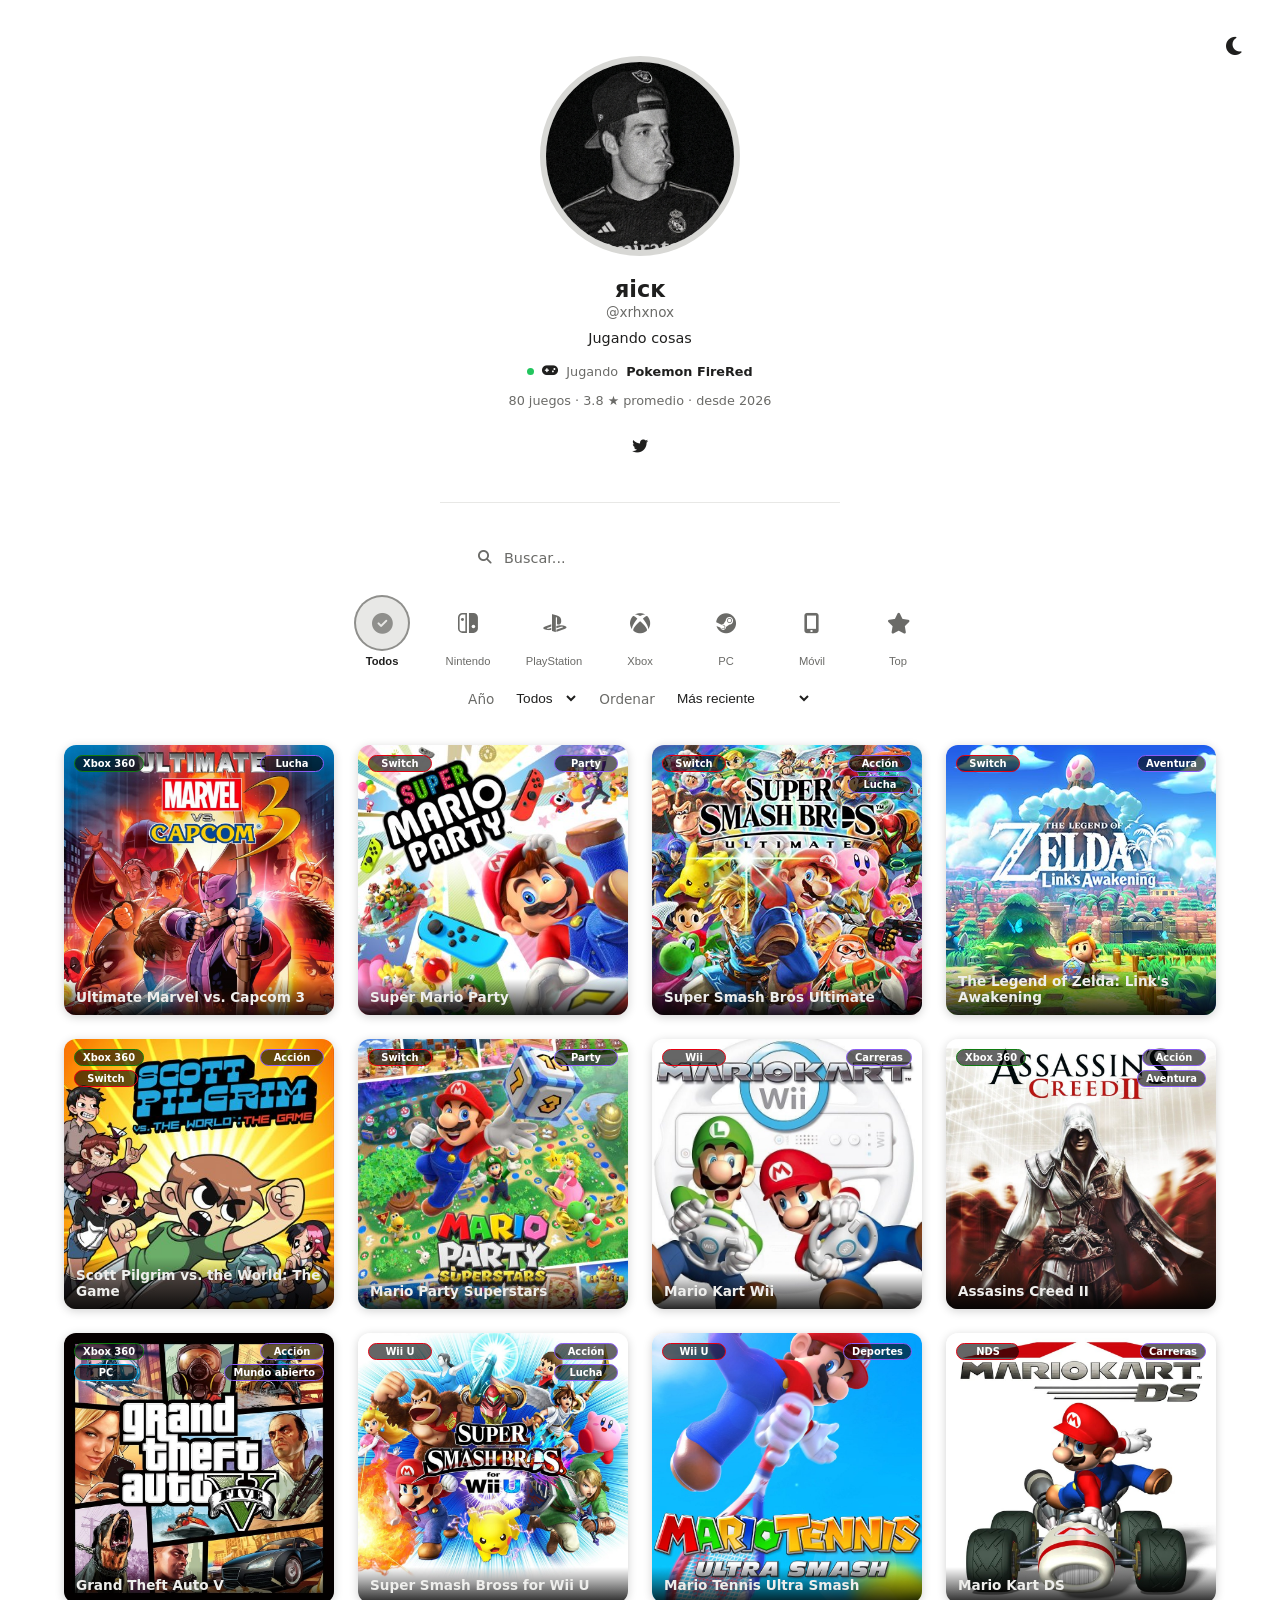
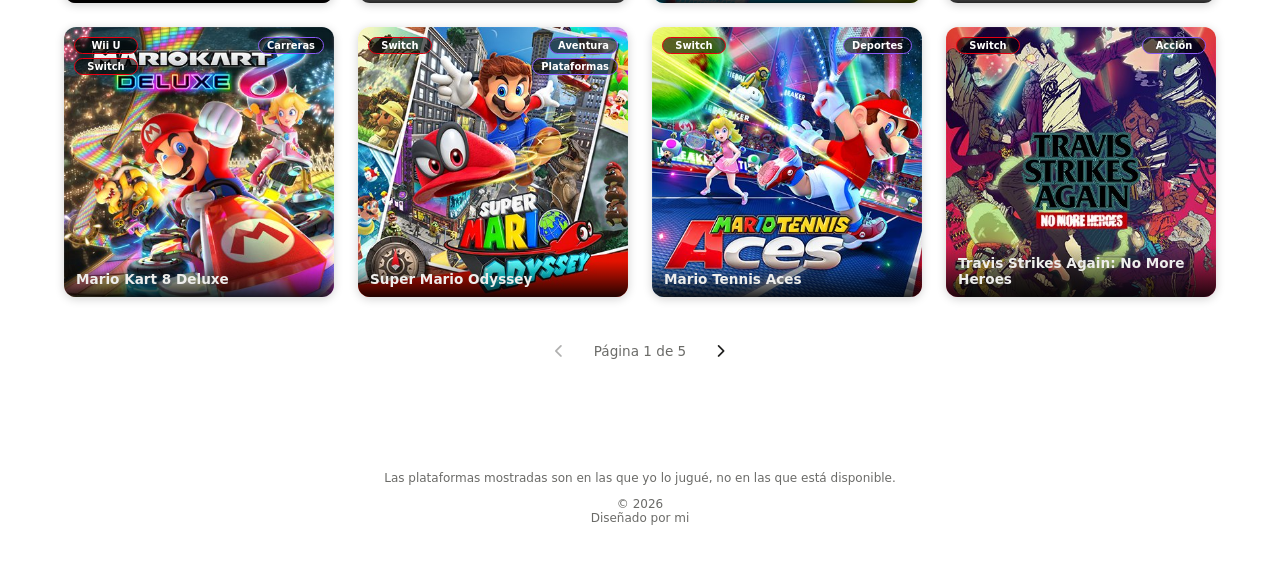
==== index.html @ c7185779 "Agrandar estrellas de puntuación y cambiar ícono de Top a estrella Co-Authored-By: Claude Sonnet 5 <" ====
<!DOCTYPE html>
<html lang="es">
<head>
  <meta charset="UTF-8">
  <meta name="viewport" content="width=device-width, initial-scale=1.0">
  <title>Rick | Games</title>

  <script>
    (function() {
      var saved = localStorage.getItem("rhxgames_theme");
      var theme = saved || (window.matchMedia("(prefers-color-scheme: light)").matches ? "light" : "dark");
      document.documentElement.setAttribute("data-theme", theme);
    })();
  </script>

  <link rel="icon" href="assets/img/web/favicon.png">
  <link rel="stylesheet" href="css/style.css">
  <link rel="stylesheet" href="https://cdnjs.cloudflare.com/ajax/libs/font-awesome/6.5.1/css/all.min.css">
</head>
<body>

  <button type="button" id="themeToggle" class="icon-btn theme-toggle-fixed" aria-label="Cambiar tema claro/oscuro"></button>

  <header class="profile-header">
    <div class="profile-content">
      <div class="profile-photo-wrap">
        <img src="assets/img/web/profile.png" alt="Rick" class="profile-photo">
      </div>
      <div class="profile-info">
        <h1 class="profile-name">яicᴋ</h1>
        <p class="profile-handle">@xrhxnox</p>
        <p class="profile-bio">Jugando cosas</p>
        <div class="status-badge" id="statusBadge" hidden></div>
        <p class="profile-stats" id="profileStats" hidden></p>
        <div class="header-actions">
          <a class="icon-btn" href="https://x.com/xrhxnox" target="_blank" rel="noopener" aria-label="Sígueme en X: @xrhxnox">
            <i class="fa-brands fa-twitter"></i>
          </a>
        </div>
      </div>
    </div>
  </header>

  <hr class="section-divider">

  <main>
    <div class="search-bar">
      <i class="fa-solid fa-magnifying-glass"></i>
      <input type="text" id="searchInput" placeholder="Buscar...">
    </div>

    <div class="controls">
      <div class="filters" id="filters">
        <button class="filter-btn active" data-filter="todos"><span class="filter-icon"><i class="fa-solid fa-circle-check"></i></span><span class="filter-label">Todos</span></button>
        <button class="filter-btn" data-filter="nintendo"><span class="filter-icon"><i class="switch-icon"><svg viewBox="0 0 24 24" xmlns="http://www.w3.org/2000/svg" aria-hidden="true"><path d="M10.2 2.8 L6.5 2.8 A3.7 3.7 0 0 0 2.8 6.5 L2.8 17.5 A3.7 3.7 0 0 0 6.5 21.2 L10.2 21.2 Z" fill="none" stroke="currentColor" stroke-width="1.6"/><circle cx="6.5" cy="8.5" r="1.5" fill="currentColor"/><path d="M13 2 L17.5 2 A4.5 4.5 0 0 1 22 6.5 L22 17.5 A4.5 4.5 0 0 1 17.5 22 L13 22 Z" fill="currentColor"/><circle cx="17.5" cy="15.5" r="1.8" fill="var(--surface)"/></svg></i></span><span class="filter-label">Nintendo</span></button>
        <button class="filter-btn" data-filter="playstation"><span class="filter-icon"><i class="fa-brands fa-playstation"></i></span><span class="filter-label">PlayStation</span></button>
        <button class="filter-btn" data-filter="xbox"><span class="filter-icon"><i class="fa-brands fa-xbox"></i></span><span class="filter-label">Xbox</span></button>
        <button class="filter-btn" data-filter="pc"><span class="filter-icon"><i class="fa-brands fa-steam"></i></span><span class="filter-label">PC</span></button>
        <button class="filter-btn" data-filter="mobile"><span class="filter-icon"><i class="fa-solid fa-mobile-screen-button"></i></span><span class="filter-label">Móvil</span></button>
        <button class="filter-btn" data-filter="top"><span class="filter-icon"><i class="fa-solid fa-star"></i></span><span class="filter-label">Top</span></button>
      </div>

      <div class="selects-row">
        <div class="year-select">
          <label for="year">Año</label>
          <select id="year"></select>
        </div>

        <div class="year-select">
          <label for="sortSelect">Ordenar</label>
          <select id="sortSelect">
            <option value="fecha">Más reciente</option>
            <option value="rating">Mejor calificado</option>
            <option value="rating-asc">Menor calificación</option>
          </select>
        </div>
      </div>
    </div>

    <p class="empty-state" id="emptyState" hidden>Aún no hay nada aqui lol</p>

    <section class="grid" id="grid"></section>

    <div class="pagination" id="pagination"></div>
  </main>

  <footer class="site-footer">
    <p class="footer-note">Las plataformas mostradas son en las que yo lo jugué, no en las que está disponible.</p>
    <p>&copy; <span id="copyrightYear"></span><br>Diseñado por mi</p>
  </footer>

  <script src="js/utils.js"></script>
  <script src="js/data.js"></script>
  <script src="js/status.js"></script>
  <script src="js/app.js"></script>
</body>
</html>
---- css/style.css ----
:root {
  --bg: #1f1f1e;
  --surface: #292928;
  --surface-hover: #323231;
  --text: #eeeeec;
  --text-dim: #8f8f8c;
  --accent: #6c8cff;
  --star: #ffffff;
  --star-dim: #45453f;
  --radius: 12px;

  --plat-nintendo: #e60012;
  --plat-playstation: #0070d1;
  --plat-xbox: #107c10;
  --plat-pc: #00aeef;
  --plat-mobile: #00b8a9;
  --genre-color: #8b5cf6;

  --photo-border: #3a3a38;
  --overlay-text: #eeeeec;
  --overlay-text-dim: #8f8f8c;
  --todos-accent: #ffffff;
  --grain: url("data:image/svg+xml,%3Csvg xmlns='http://www.w3.org/2000/svg' width='200' height='200'%3E%3Cfilter id='n'%3E%3CfeTurbulence type='fractalNoise' baseFrequency='0.85' numOctaves='3' stitchTiles='stitch'/%3E%3CfeColorMatrix type='matrix' values='0 0 0 0 0 0 0 0 0 0 0 0 0 0 0 0 0 0 0.9 0'/%3E%3C/filter%3E%3Crect width='100%25' height='100%25' filter='url(%23n)'/%3E%3C/svg%3E");
}

:root[data-theme="light"] {
  --bg: #ffffff;
  --surface: #ffffff;
  --surface-hover: #e8e8e6;
  --text: #1f1f1e;
  --text-dim: #6b6b68;
  --photo-border: #d8d8d5;
  --todos-accent: #8f8f8c;
  --grain: none;
}

* { box-sizing: border-box; }

[hidden] { display: none !important; }

html, body {
  margin: 0;
  padding: 0;
  background-color: var(--bg);
  background-image: var(--grain);
  background-repeat: repeat;
  background-size: 180px 180px;
  color: var(--text);
  font-family: "Segoe UI", system-ui, -apple-system, sans-serif;
}

body {
  animation: fadeIn 1.5s ease;
}

@keyframes fadeIn {
  from { opacity: 0; }
  to { opacity: 1; }
}

@media (prefers-reduced-motion: reduce) {
  body {
    animation: none;
  }
}

.site-header {
  text-align: center;
  padding: 56px 20px 28px;
}

.site-header h1 {
  margin: 0;
  font-size: 2.2rem;
  font-weight: 700;
  letter-spacing: -0.02em;
}

.site-header h1 span {
  color: var(--accent);
}

.subtitle {
  color: var(--text-dim);
  margin: 6px 0 0;
  font-size: 0.9rem;
}

.profile-header {
  text-align: center;
  padding: 56px 20px 0;
}

.profile-content {
  display: flex;
  flex-direction: column;
  align-items: center;
  justify-content: center;
  gap: 20px;
  max-width: 700px;
  margin: 0 auto;
}

.profile-info {
  text-align: center;
}

.profile-photo-wrap {
  position: relative;
  border-radius: 50%;
  flex-shrink: 0;
}

.profile-photo-wrap::before,
.profile-photo-wrap::after {
  content: "";
  position: absolute;
  inset: 0;
  border-radius: 50%;
  border: 2px solid var(--photo-border);
  opacity: 0;
  animation: echoPulse 2.5s ease-out infinite;
  pointer-events: none;
}

.profile-photo-wrap::after {
  animation-delay: 1.25s;
}

@keyframes echoPulse {
  0% {
    transform: scale(1);
    opacity: 0.5;
  }
  100% {
    transform: scale(1.12);
    opacity: 0;
  }
}

@media (prefers-reduced-motion: reduce) {
  .profile-photo-wrap::before,
  .profile-photo-wrap::after {
    animation: none;
  }
}

.profile-photo {
  width: 200px;
  height: 200px;
  max-width: 55vw;
  max-height: 55vw;
  border-radius: 50%;
  border: 6px solid var(--photo-border);
  object-fit: cover;
  display: block;
}

.profile-name {
  margin: 0;
  font-size: 1.4rem;
  font-weight: 700;
}

.profile-handle {
  margin: 2px 0 0;
  color: var(--text-dim);
  font-size: 0.85rem;
}

.profile-bio {
  margin: 10px 0 0;
  font-size: 0.9rem;
  color: var(--text);
}

.profile-stats {
  margin: 8px 0 18px;
  font-size: 0.8rem;
  color: var(--text-dim);
}

.status-badge {
  display: inline-flex;
  align-items: center;
  gap: 8px;
  margin: 12px 0 0;
  padding: 6px 14px;
  background: var(--surface);
  border-radius: 999px;
  font-size: 0.8rem;
  color: var(--text);
}

.status-badge .status-dot {
  width: 7px;
  height: 7px;
  border-radius: 50%;
  background: #22c55e;
  animation: statusPulse 1.8s ease-in-out infinite;
  flex-shrink: 0;
}

.status-badge .status-verb {
  color: var(--text-dim);
}

.status-badge .status-title {
  font-weight: 600;
}

@keyframes statusPulse {
  0%, 100% { opacity: 1; }
  50% { opacity: 0.3; }
}

@media (prefers-reduced-motion: reduce) {
  .status-badge .status-dot {
    animation: none;
  }
}

.header-actions {
  display: flex;
  align-items: center;
  justify-content: center;
  gap: 10px;
}

.icon-btn {
  display: inline-flex;
  align-items: center;
  justify-content: center;
  width: 40px;
  height: 40px;
  background: var(--surface);
  color: var(--text);
  text-decoration: none;
  border: none;
  border-radius: 50%;
  font-size: 1rem;
  cursor: pointer;
  transition: background 0.15s ease;
}

.theme-toggle-fixed {
  position: fixed;
  top: 20px;
  right: 20px;
  z-index: 10;
  width: 52px;
  height: 52px;
  font-size: 1.3rem;
}

.icon-btn:hover {
  background: var(--surface-hover);
}

.section-divider {
  width: 33%;
  max-width: 400px;
  margin: 36px auto;
  border: none;
  border-top: 1px solid var(--surface-hover);
}

main {
  max-width: 1200px;
  margin: 0 auto;
  padding: 0 24px 60px;
}

.search-bar {
  display: flex;
  align-items: center;
  gap: 10px;
  background: var(--surface);
  border-radius: 999px;
  padding: 10px 18px;
  margin: 0 auto 20px;
  max-width: 360px;
}

.search-bar i {
  color: var(--text-dim);
  font-size: 0.85rem;
}

.search-bar input {
  background: transparent;
  border: none;
  outline: none;
  color: var(--text);
  font-size: 0.9rem;
  font-family: inherit;
  width: 100%;
}

.search-bar input::placeholder {
  color: var(--text-dim);
}

.controls {
  display: flex;
  flex-direction: column;
  align-items: center;
  justify-content: center;
  gap: 16px;
  margin-bottom: 32px;
}

.filters {
  display: flex;
  flex-wrap: wrap;
  justify-content: center;
  gap: 18px;
}

.filter-btn {
  display: flex;
  flex-direction: column;
  align-items: center;
  gap: 6px;
  width: 68px;
  background: none;
  border: none;
  color: var(--text-dim);
  padding: 0;
  cursor: pointer;
}

.filter-icon {
  display: flex;
  align-items: center;
  justify-content: center;
  width: 52px;
  height: 52px;
  border-radius: 50%;
  background: var(--surface);
  font-size: 1.3rem;
  transition: background 0.15s ease, transform 0.15s ease;
}

.filter-label {
  font-size: 0.7rem;
  line-height: 1.2;
  text-align: center;
}

.filter-btn:hover .filter-icon {
  background: var(--surface-hover);
  transform: translateY(-2px);
}

.filter-btn:hover .filter-label {
  color: var(--text);
}

.filter-btn i {
  color: var(--text-dim);
  transition: color 0.15s ease;
}

.switch-icon {
  display: inline-flex;
  align-items: center;
  justify-content: center;
}

.switch-icon svg {
  width: 1.15em;
  height: 1.15em;
  display: block;
}

.filter-btn[data-filter="todos"]:hover i, .filter-btn[data-filter="todos"].active i { color: var(--todos-accent); }
.filter-btn[data-filter="nintendo"]:hover i, .filter-btn[data-filter="nintendo"].active i { color: var(--plat-nintendo); }
.filter-btn[data-filter="playstation"]:hover i, .filter-btn[data-filter="playstation"].active i { color: var(--plat-playstation); }
.filter-btn[data-filter="xbox"]:hover i, .filter-btn[data-filter="xbox"].active i { color: var(--plat-xbox); }
.filter-btn[data-filter="pc"]:hover i, .filter-btn[data-filter="pc"].active i { color: var(--plat-pc); }
.filter-btn[data-filter="mobile"]:hover i, .filter-btn[data-filter="mobile"].active i { color: var(--plat-mobile); }
.filter-btn[data-filter="top"]:hover i, .filter-btn[data-filter="top"].active i { color: #facc15; }

.filter-btn.active {
  color: var(--text);
  font-weight: 600;
}

.filter-btn.active .filter-icon {
  background: var(--surface-hover);
  box-shadow: 0 0 0 2px var(--accent);
}

.filter-btn[data-filter="todos"].active .filter-icon { box-shadow: 0 0 0 2px var(--todos-accent); }
.filter-btn[data-filter="nintendo"].active .filter-icon { box-shadow: 0 0 0 2px var(--plat-nintendo); }
.filter-btn[data-filter="playstation"].active .filter-icon { box-shadow: 0 0 0 2px var(--plat-playstation); }
.filter-btn[data-filter="xbox"].active .filter-icon { box-shadow: 0 0 0 2px var(--plat-xbox); }
.filter-btn[data-filter="pc"].active .filter-icon { box-shadow: 0 0 0 2px var(--plat-pc); }
.filter-btn[data-filter="mobile"].active .filter-icon { box-shadow: 0 0 0 2px var(--plat-mobile); }
.filter-btn[data-filter="top"].active .filter-icon { box-shadow: 0 0 0 2px #facc15; }

.selects-row {
  display: flex;
  flex-wrap: wrap;
  justify-content: center;
  gap: 20px;
}

.year-select {
  display: flex;
  align-items: center;
  gap: 8px;
  color: var(--text-dim);
  font-size: 0.85rem;
}

.year-select select {
  background: var(--surface);
  color: var(--text);
  border: none;
  border-radius: 8px;
  padding: 6px 10px;
  font-size: 0.85rem;
}

.empty-state {
  color: var(--text-dim);
  text-align: center;
  padding: 60px 0;
}

.grid {
  display: grid;
  grid-template-columns: repeat(auto-fill, minmax(240px, 1fr));
  gap: 24px;
}

.pagination {
  display: flex;
  align-items: center;
  justify-content: center;
  gap: 16px;
  margin-top: 36px;
}

.pagination button {
  background: var(--surface);
  color: var(--text);
  border: none;
  border-radius: 999px;
  width: 36px;
  height: 36px;
  font-size: 0.85rem;
  cursor: pointer;
  transition: background 0.15s ease;
}

.pagination button:hover:not(:disabled) {
  background: var(--surface-hover);
}

.pagination button:disabled {
  opacity: 0.35;
  cursor: default;
}

.pagination .page-label {
  color: var(--text-dim);
  font-size: 0.85rem;
}

.card {
  position: relative;
  border-radius: var(--radius);
  overflow: hidden;
  background: var(--surface);
  aspect-ratio: 1 / 1;
  cursor: default;
  box-shadow: 0 2px 10px rgba(0, 0, 0, 0.18);
}

.card img {
  width: 100%;
  height: 100%;
  object-fit: cover;
  display: block;
  transition: transform 0.3s ease;
}

.card:hover img {
  transform: scale(1.06);
}

.platform-tags {
  position: absolute;
  top: 10px;
  left: 10px;
  z-index: 2;
  display: flex;
  flex-direction: column;
  align-items: flex-start;
  gap: 4px;
}

.genre-tags {
  position: absolute;
  top: 10px;
  right: 10px;
  z-index: 2;
  display: flex;
  flex-direction: column;
  align-items: flex-end;
  gap: 4px;
}

.platform-tag {
  background: rgba(0, 0, 0, 0.6);
  color: #ffffff;
  border: 1px solid var(--platform-color, #9aa1ac);
  font-size: 0.62rem;
  font-weight: 700;
  padding: 2px 8px;
  border-radius: 999px;
  white-space: nowrap;
  min-width: 64px;
  text-align: center;
}

.platform-tag.genre-tag {
  border-color: var(--genre-color);
}

.card .title-bar {
  position: absolute;
  left: 0; right: 0; bottom: 0;
  padding: 10px 12px;
  font-size: 0.85rem;
  font-weight: 600;
  background: linear-gradient(to top, rgba(0,0,0,0.85), transparent);
  color: var(--overlay-text);
  z-index: 1;
}

.top-badge {
  position: absolute;
  bottom: 10px;
  right: 10px;
  z-index: 2;
  width: 24px;
  height: 24px;
  border-radius: 50%;
  background: rgba(0, 0, 0, 0.6);
  display: flex;
  align-items: center;
  justify-content: center;
  font-size: 0.7rem;
  cursor: default;
}

.top-badge.top5 { color: #facc15; }
.top-badge.top10 { color: #3b82f6; }

.card .overlay {
  position: absolute;
  inset: 0;
  background: rgba(15, 15, 14, 0.94);
  padding: 16px;
  display: flex;
  flex-direction: column;
  justify-content: center;
  gap: 12px;
  opacity: 0;
  pointer-events: none;
  transition: opacity 0.15s ease;
  z-index: 3;
}

.card:hover .overlay,
.card:focus-within .overlay {
  opacity: 1;
  pointer-events: auto;
}

.overlay .overlay-top {
  display: flex;
  align-items: center;
  gap: 5px;
  font-size: 0.75rem;
  font-weight: 700;
  letter-spacing: 0.02em;
}

.overlay .overlay-top.top5 { color: #facc15; }
.overlay .overlay-top.top10 { color: #3b82f6; }

.overlay .overlay-title {
  font-size: 0.95rem;
  font-weight: 700;
  line-height: 1.25;
  color: var(--overlay-text);
}

.overlay .stars {
  display: flex;
  align-items: center;
  gap: 2px;
  font-size: 1.4rem;
  letter-spacing: 1px;
}

.overlay .stars .filled { color: var(--star); }
.overlay .stars .empty { color: var(--star-dim); }

.overlay .stars .rating-number {
  margin-left: 6px;
  font-size: 0.75rem;
  letter-spacing: normal;
  color: var(--overlay-text-dim);
}

.overlay .platform-tags {
  position: static;
  flex-direction: row;
  flex-wrap: wrap;
  align-items: flex-start;
}

.overlay .fecha {
  font-size: 0.7rem;
  color: var(--overlay-text-dim);
  opacity: 0.7;
}

.site-footer {
  text-align: center;
  color: var(--text-dim);
  font-size: 0.75rem;
  padding: 30px 0 50px;
}

.site-footer code {
  background: var(--surface);
  padding: 2px 6px;
  border-radius: 4px;
}

.site-footer a {
  color: var(--accent);
  text-decoration: none;
}

.site-footer a:hover {
  text-decoration: underline;
}

.admin-main {
  max-width: 520px;
  margin: 0 auto;
  padding: 0 24px 60px;
}

.entries-section {
  margin-bottom: 24px;
}

.entries-header {
  display: flex;
  align-items: center;
  justify-content: space-between;
  margin-bottom: 10px;
}

.entries-header h2 {
  font-size: 1rem;
  margin: 0;
}

.entries-search-bar {
  max-width: none;
  margin: 0 0 12px;
}

.text-btn {
  background: none;
  border: none;
  color: var(--accent);
  font-size: 0.8rem;
  cursor: pointer;
  padding: 0;
}

.danger-text-btn {
  color: #ff6c6c;
}

.status-section {
  margin-bottom: 24px;
}

.status-form {
  display: flex;
  flex-direction: column;
  gap: 10px;
  background: var(--surface);
  border-radius: 10px;
  padding: 14px;
}

.status-form select,
.status-form input[type="text"] {
  background: var(--bg);
  color: var(--text);
  border: none;
  border-radius: 8px;
  padding: 8px 10px;
  font-size: 0.85rem;
  font-family: inherit;
}

.status-form-actions {
  display: flex;
  align-items: center;
  gap: 16px;
}

.entries-hint {
  color: var(--text-dim);
  font-size: 0.85rem;
}

.entries-list {
  display: flex;
  flex-direction: column;
  gap: 8px;
}

.entry-row {
  display: flex;
  align-items: center;
  gap: 10px;
  background: var(--surface);
  border-radius: 10px;
  padding: 8px 10px;
}

.entry-row img {
  width: 40px;
  height: 40px;
  object-fit: cover;
  border-radius: 6px;
  flex-shrink: 0;
}

.entry-row .entry-info {
  flex: 1;
  min-width: 0;
}

.entry-row .entry-title {
  font-size: 0.85rem;
  font-weight: 600;
  white-space: nowrap;
  overflow: hidden;
  text-overflow: ellipsis;
}

.entry-row .entry-category {
  font-size: 0.7rem;
  color: var(--text-dim);
}

.entry-row button {
  background: none;
  border: none;
  color: var(--text-dim);
  cursor: pointer;
  font-size: 0.9rem;
  padding: 6px;
  flex-shrink: 0;
}

.entry-row button:hover {
  color: var(--text);
}

.entry-row button.delete-btn:hover {
  color: #ff6c6c;
}

.edit-banner {
  background: rgba(108, 140, 255, 0.12);
  border-radius: 10px;
  padding: 10px 14px;
  font-size: 0.85rem;
  display: flex;
  align-items: center;
  gap: 10px;
}

.edit-banner button {
  margin-left: auto;
  background: var(--surface-hover);
  border: none;
  color: var(--text);
  border-radius: 999px;
  padding: 4px 12px;
  font-size: 0.78rem;
  cursor: pointer;
}

.current-image-hint {
  margin: -10px 0 0;
  font-size: 0.78rem;
  color: var(--text-dim);
}

.admin-form {
  display: flex;
  flex-direction: column;
  gap: 16px;
  background: var(--surface);
  border: none;
  border-radius: var(--radius);
  padding: 24px;
}

.admin-form label {
  display: flex;
  flex-direction: column;
  gap: 6px;
  font-size: 0.85rem;
  color: var(--text-dim);
}

.admin-form input[type="text"],
.admin-form input[type="password"],
.admin-form input[type="date"],
.admin-form input[type="number"],
.admin-form input[type="file"],
.admin-form select {
  background: var(--bg);
  color: var(--text);
  border: none;
  border-radius: 8px;
  padding: 10px 12px;
  font-size: 0.9rem;
  font-family: inherit;
}

.admin-form .checkbox-row {
  flex-direction: row;
  align-items: center;
  gap: 8px;
}

.admin-form .checkbox-row input {
  width: auto;
}

.admin-form .rating-preview {
  font-size: 1.2rem;
  letter-spacing: 2px;
}

.admin-form .rating-preview .filled { color: var(--star); }
.admin-form .rating-preview .empty { color: var(--star-dim); }

.admin-form button {
  background: #ffffff;
  color: #16171b;
  border: none;
  border-radius: 8px;
  padding: 12px;
  font-size: 0.95rem;
  font-weight: 700;
  cursor: pointer;
}

.admin-form button:disabled {
  opacity: 0.5;
  cursor: default;
}

.admin-form fieldset {
  border: none;
  background: var(--bg);
  border-radius: 10px;
  padding: 14px;
  display: flex;
  flex-direction: column;
  gap: 12px;
}

.admin-form fieldset[hidden] {
  display: none;
}

.admin-form legend {
  padding: 0 6px;
  color: var(--text-dim);
  font-size: 0.8rem;
}

.platform-picker {
  display: flex;
  flex-direction: column;
  gap: 10px;
}

.platform-picker .platform-group-label {
  font-size: 0.78rem;
  font-weight: 700;
  text-transform: uppercase;
  letter-spacing: 0.04em;
}

.platform-options {
  display: flex;
  flex-wrap: wrap;
  gap: 6px;
}

.platform-options label {
  flex-direction: row;
  align-items: center;
  gap: 5px;
  background: var(--surface);
  border-radius: 999px;
  padding: 5px 10px 5px 6px;
  font-size: 0.78rem;
  color: var(--text);
  cursor: pointer;
}

.platform-options input {
  width: auto;
  margin: 0;
}

.status {
  font-size: 0.85rem;
  color: var(--text-dim);
  min-height: 1.2em;
}

.status.error {
  color: #ff6c6c;
}

.back-link {
  display: inline-block;
  margin-bottom: 20px;
  color: var(--text-dim);
  text-decoration: none;
  font-size: 0.85rem;
}

.back-link:hover {
  color: var(--accent);
}

.success-banner {
  background: rgba(108, 255, 176, 0.1);
  border: none;
  border-radius: var(--radius);
  padding: 20px;
  margin-bottom: 20px;
  display: flex;
  flex-direction: column;
  gap: 14px;
}

.success-banner p {
  margin: 0;
  color: var(--text);
  font-size: 0.9rem;
  line-height: 1.5;
}

.success-banner button {
  align-self: flex-start;
  background: #ffffff;
  color: #16171b;
  border: none;
  border-radius: 8px;
  padding: 10px 16px;
  font-size: 0.85rem;
  font-weight: 700;
  cursor: pointer;
}

@media (max-width: 640px) {
  .search-bar {
    max-width: none;
    margin-left: auto;
    margin-right: auto;
  }
}

@media (max-width: 480px) {
  .grid {
    grid-template-columns: repeat(2, 1fr);
    gap: 10px;
  }
  .site-header h1 { font-size: 1.8rem; }
}
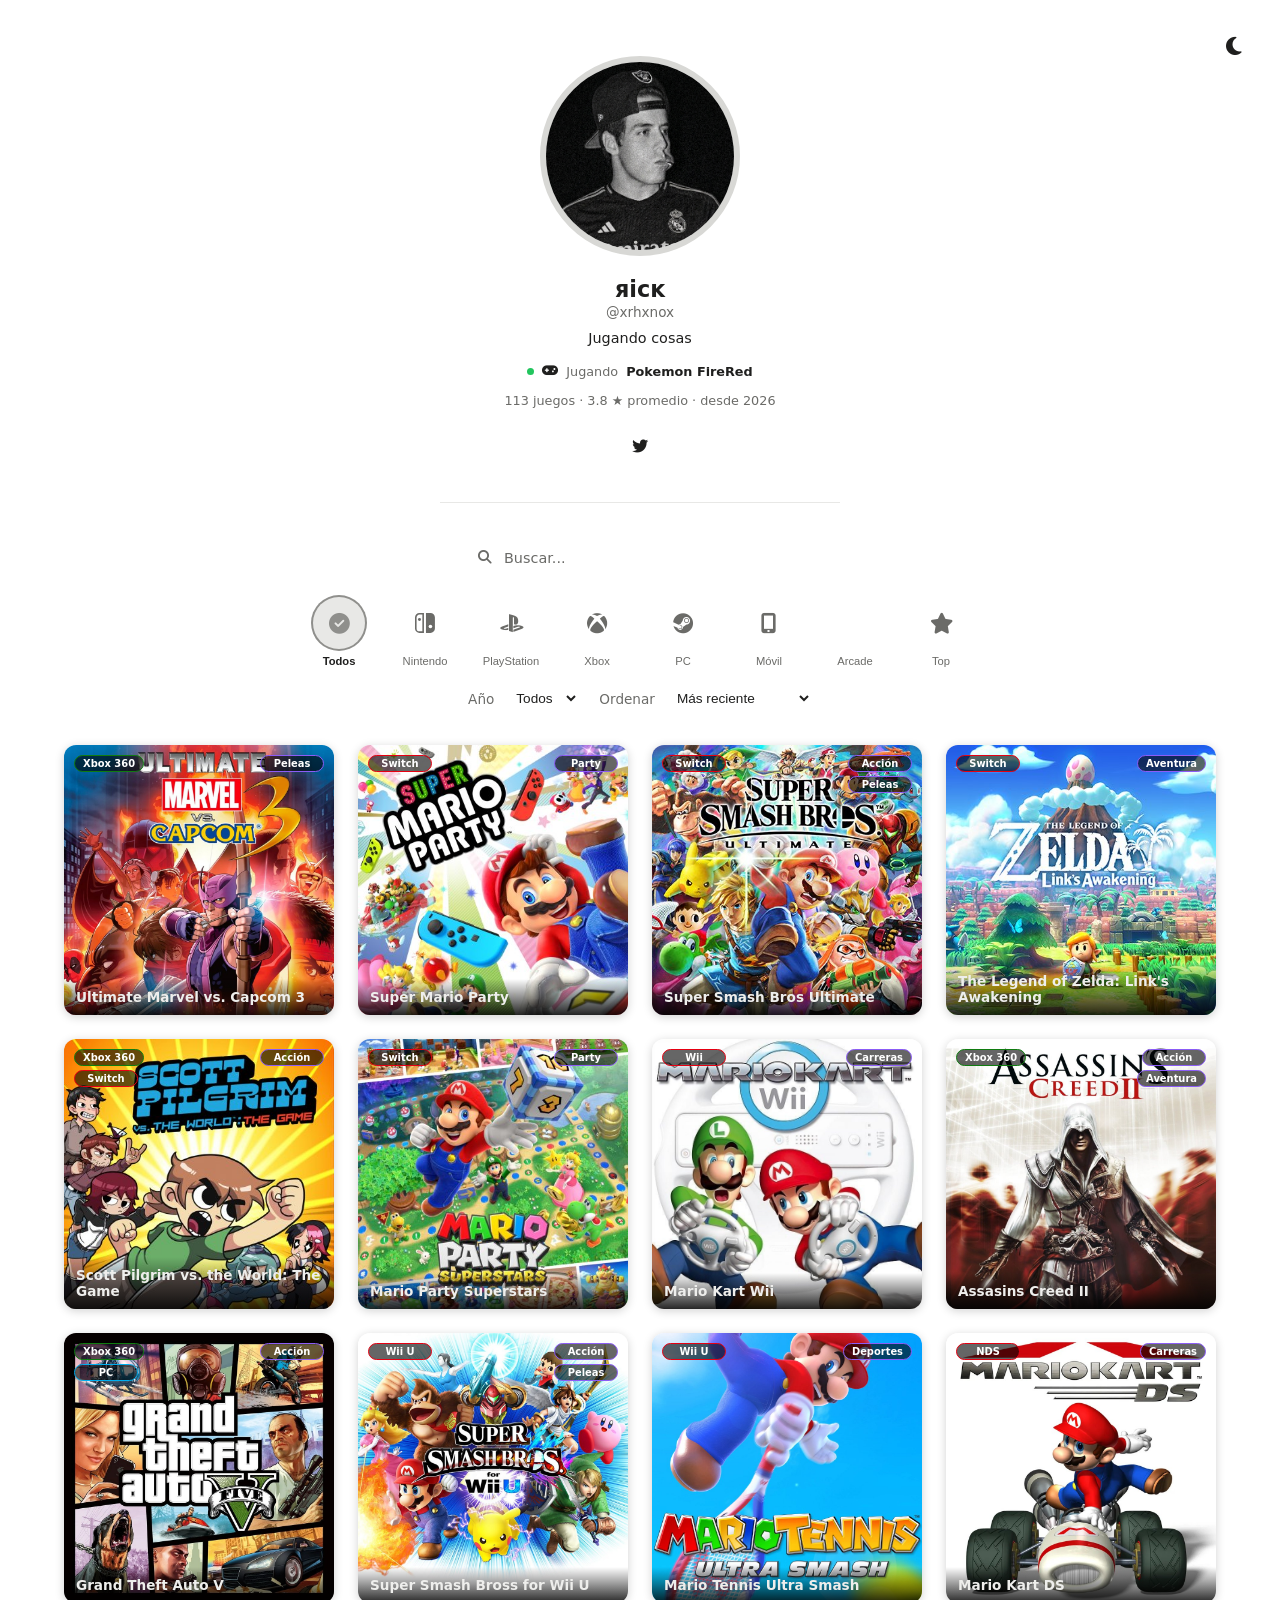
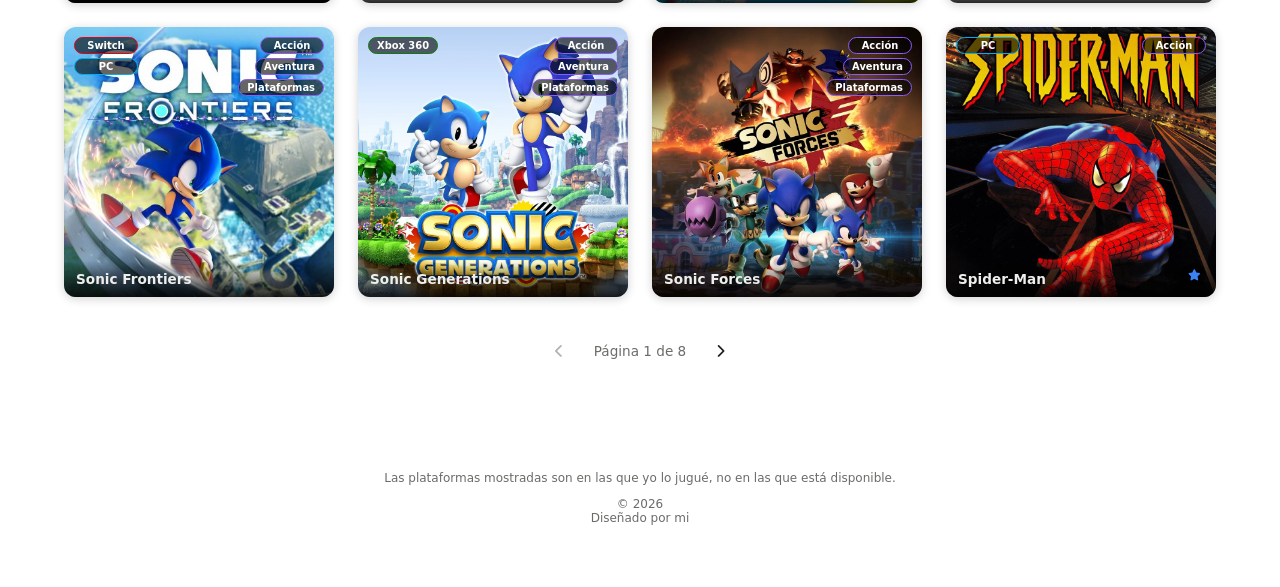
==== commit a7f307b5: "Agregar plataforma y género "Arcade" Co-Authored-By: Claude Sonnet 5 <noreply@anthropic.com>" ====
--- a/index.html
+++ b/index.html
@@ -57,6 +57,7 @@
         <button class="filter-btn" data-filter="xbox"><span class="filter-icon"><i class="fa-brands fa-xbox"></i></span><span class="filter-label">Xbox</span></button>
         <button class="filter-btn" data-filter="pc"><span class="filter-icon"><i class="fa-brands fa-steam"></i></span><span class="filter-label">PC</span></button>
         <button class="filter-btn" data-filter="mobile"><span class="filter-icon"><i class="fa-solid fa-mobile-screen-button"></i></span><span class="filter-label">Móvil</span></button>
+        <button class="filter-btn" data-filter="arcade"><span class="filter-icon"><i class="fa-solid fa-joystick"></i></span><span class="filter-label">Arcade</span></button>
         <button class="filter-btn" data-filter="top"><span class="filter-icon"><i class="fa-solid fa-star"></i></span><span class="filter-label">Top</span></button>
       </div>
 
--- a/css/style.css
+++ b/css/style.css
@@ -14,6 +14,7 @@
   --plat-xbox: #107c10;
   --plat-pc: #00aeef;
   --plat-mobile: #00b8a9;
+  --plat-arcade: #f97316;
   --genre-color: #8b5cf6;
 
   --photo-border: #3a3a38;
@@ -380,6 +381,7 @@
 .filter-btn[data-filter="xbox"]:hover i, .filter-btn[data-filter="xbox"].active i { color: var(--plat-xbox); }
 .filter-btn[data-filter="pc"]:hover i, .filter-btn[data-filter="pc"].active i { color: var(--plat-pc); }
 .filter-btn[data-filter="mobile"]:hover i, .filter-btn[data-filter="mobile"].active i { color: var(--plat-mobile); }
+.filter-btn[data-filter="arcade"]:hover i, .filter-btn[data-filter="arcade"].active i { color: var(--plat-arcade); }
 .filter-btn[data-filter="top"]:hover i, .filter-btn[data-filter="top"].active i { color: #facc15; }
 
 .filter-btn.active {
@@ -398,6 +400,7 @@
 .filter-btn[data-filter="xbox"].active .filter-icon { box-shadow: 0 0 0 2px var(--plat-xbox); }
 .filter-btn[data-filter="pc"].active .filter-icon { box-shadow: 0 0 0 2px var(--plat-pc); }
 .filter-btn[data-filter="mobile"].active .filter-icon { box-shadow: 0 0 0 2px var(--plat-mobile); }
+.filter-btn[data-filter="arcade"].active .filter-icon { box-shadow: 0 0 0 2px var(--plat-arcade); }
 .filter-btn[data-filter="top"].active .filter-icon { box-shadow: 0 0 0 2px #facc15; }
 
 .selects-row {
@@ -559,7 +562,7 @@
 }
 
 .top-badge.top5 { color: #facc15; }
-.top-badge.top10 { color: #3b82f6; }
+.top-badge.top15 { color: #3b82f6; }
 
 .card .overlay {
   position: absolute;
@@ -592,7 +595,7 @@
 }
 
 .overlay .overlay-top.top5 { color: #facc15; }
-.overlay .overlay-top.top10 { color: #3b82f6; }
+.overlay .overlay-top.top15 { color: #3b82f6; }
 
 .overlay .overlay-title {
   font-size: 0.95rem;
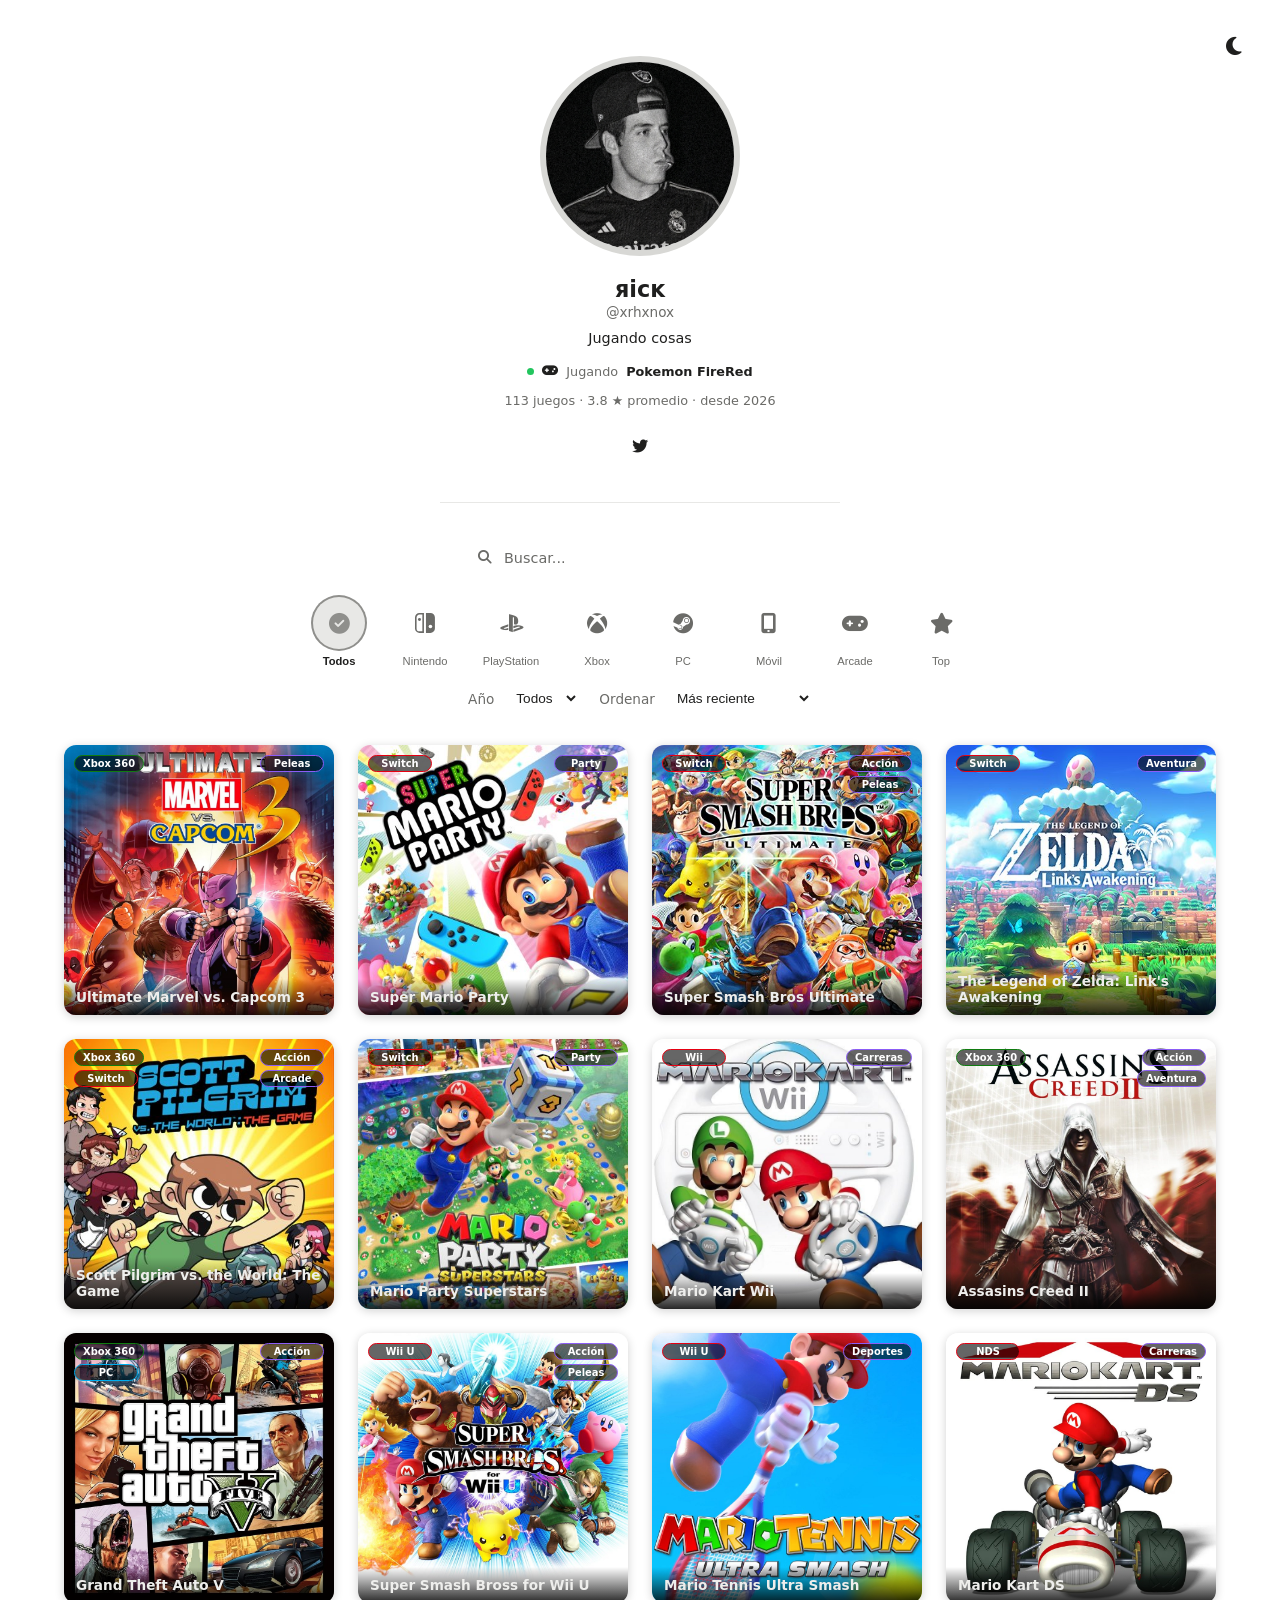
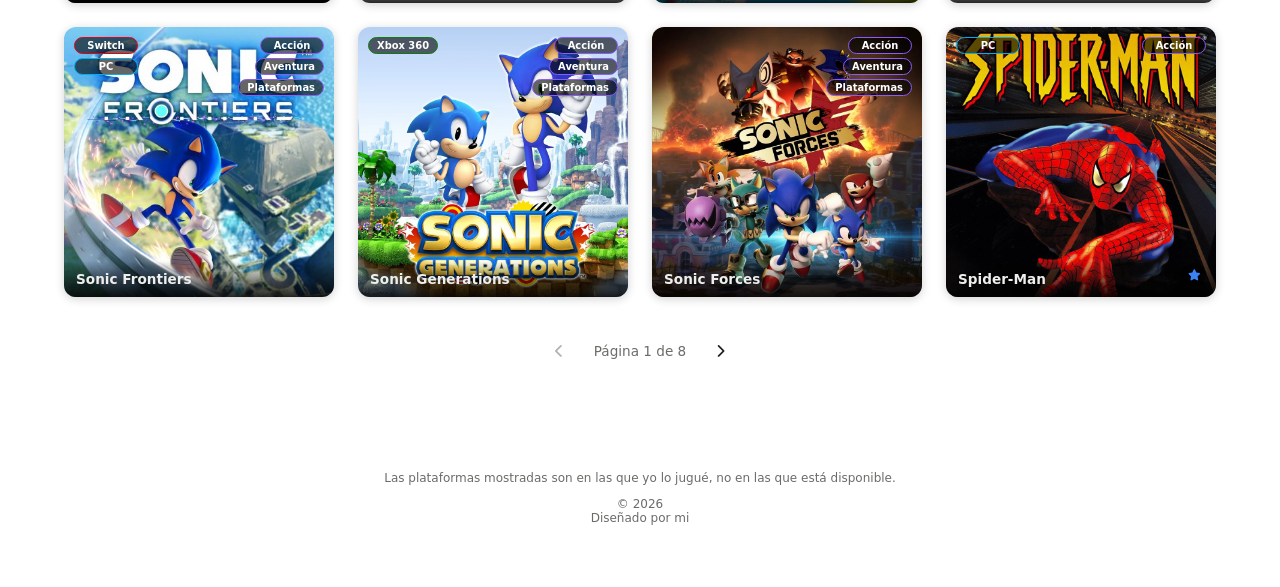
==== commit 221ea0e3: "Corregir ícono de Arcade (fa-joystick no existe en Font Awesome Free) Co-Authored-By: Claude Sonnet " ====
--- a/index.html
+++ b/index.html
@@ -57,7 +57,7 @@
         <button class="filter-btn" data-filter="xbox"><span class="filter-icon"><i class="fa-brands fa-xbox"></i></span><span class="filter-label">Xbox</span></button>
         <button class="filter-btn" data-filter="pc"><span class="filter-icon"><i class="fa-brands fa-steam"></i></span><span class="filter-label">PC</span></button>
         <button class="filter-btn" data-filter="mobile"><span class="filter-icon"><i class="fa-solid fa-mobile-screen-button"></i></span><span class="filter-label">Móvil</span></button>
-        <button class="filter-btn" data-filter="arcade"><span class="filter-icon"><i class="fa-solid fa-joystick"></i></span><span class="filter-label">Arcade</span></button>
+        <button class="filter-btn" data-filter="arcade"><span class="filter-icon"><i class="fa-solid fa-gamepad"></i></span><span class="filter-label">Arcade</span></button>
         <button class="filter-btn" data-filter="top"><span class="filter-icon"><i class="fa-solid fa-star"></i></span><span class="filter-label">Top</span></button>
       </div>
 
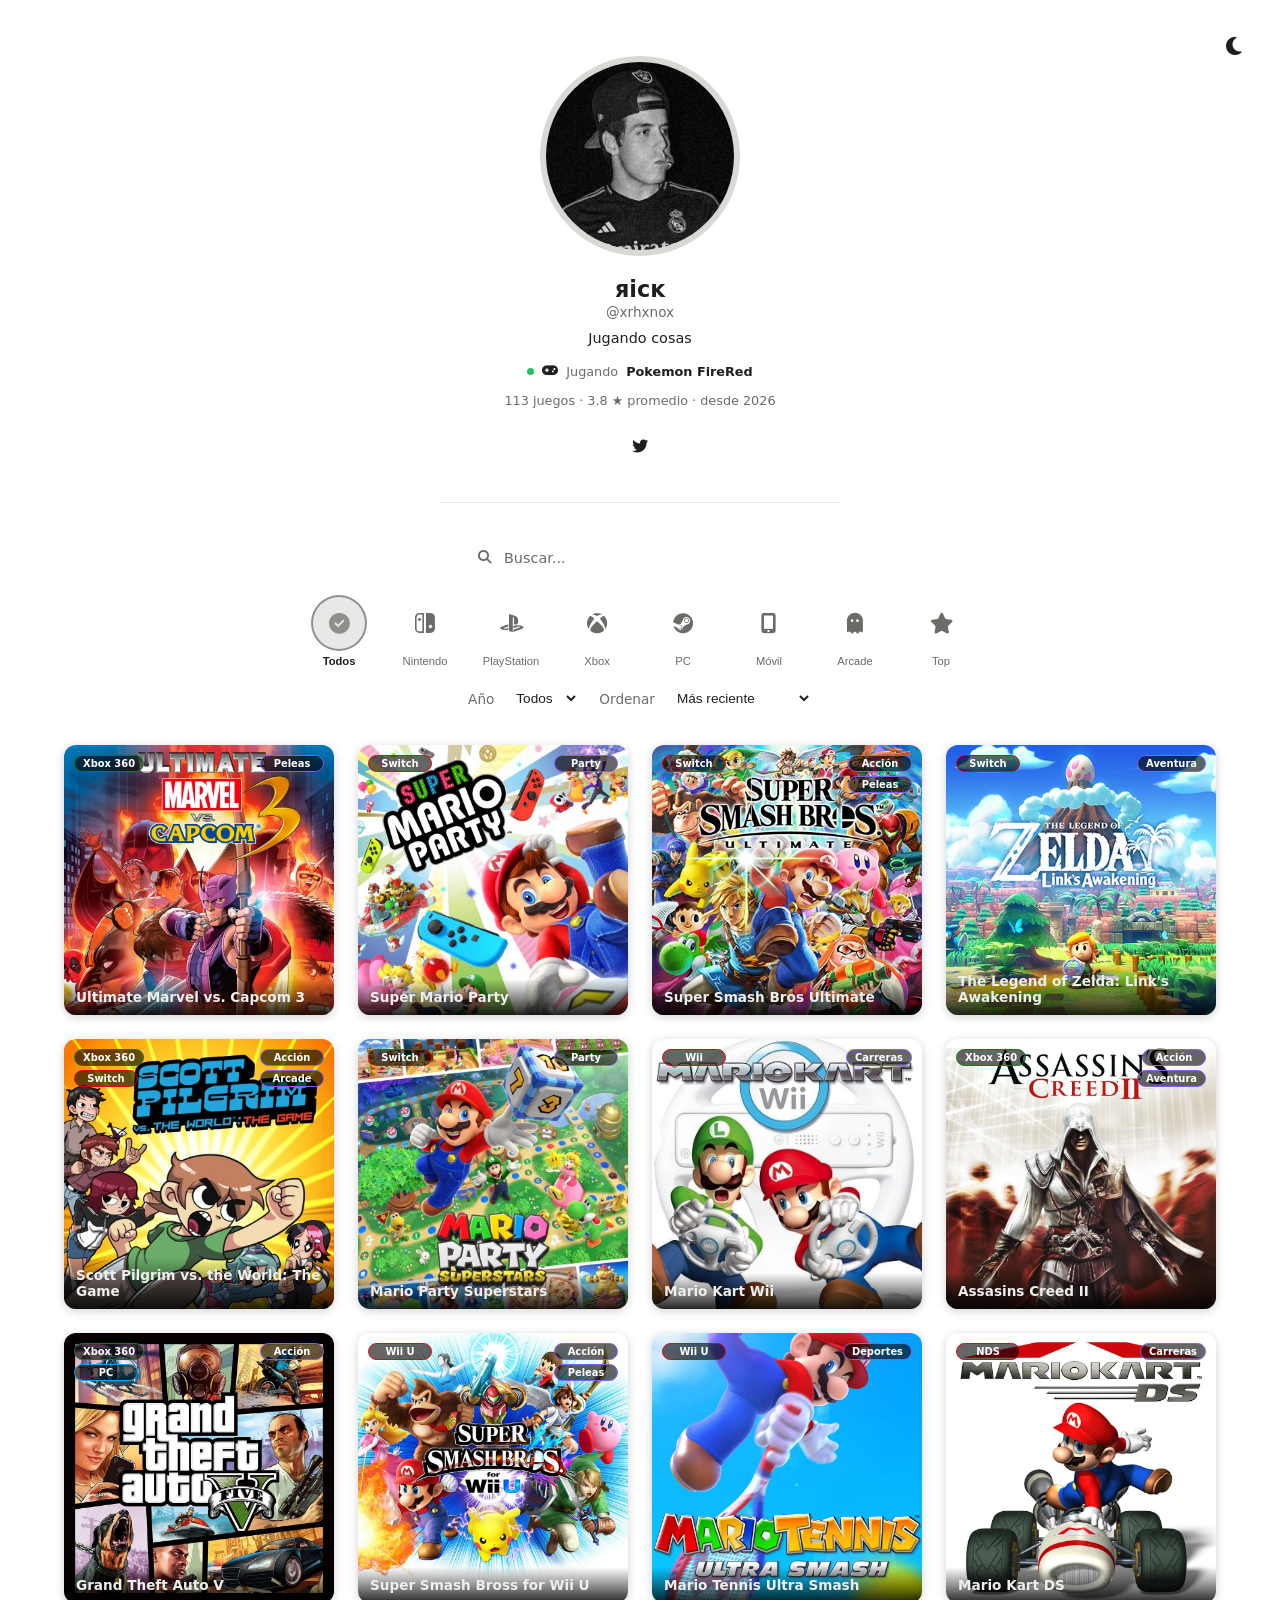
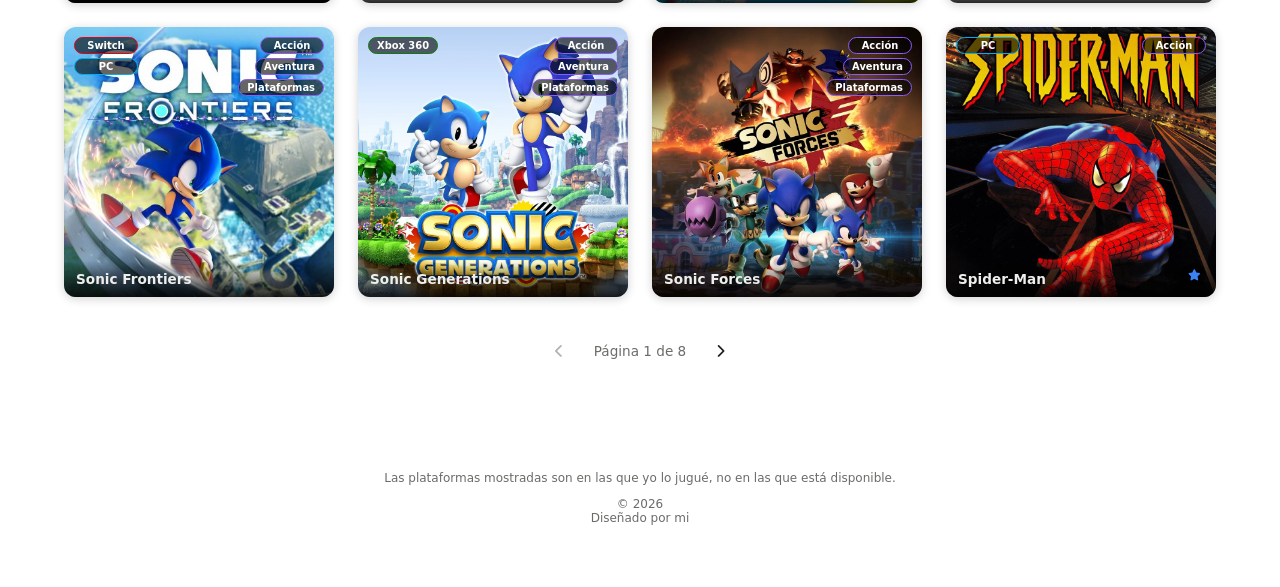
==== commit 03cff214: "Cambiar ícono de Arcade a fantasma (referencia a Pac-Man) Co-Authored-By: Claude Sonnet 5 <noreply@a" ====
--- a/index.html
+++ b/index.html
@@ -57,7 +57,7 @@
         <button class="filter-btn" data-filter="xbox"><span class="filter-icon"><i class="fa-brands fa-xbox"></i></span><span class="filter-label">Xbox</span></button>
         <button class="filter-btn" data-filter="pc"><span class="filter-icon"><i class="fa-brands fa-steam"></i></span><span class="filter-label">PC</span></button>
         <button class="filter-btn" data-filter="mobile"><span class="filter-icon"><i class="fa-solid fa-mobile-screen-button"></i></span><span class="filter-label">Móvil</span></button>
-        <button class="filter-btn" data-filter="arcade"><span class="filter-icon"><i class="fa-solid fa-gamepad"></i></span><span class="filter-label">Arcade</span></button>
+        <button class="filter-btn" data-filter="arcade"><span class="filter-icon"><i class="fa-solid fa-ghost"></i></span><span class="filter-label">Arcade</span></button>
         <button class="filter-btn" data-filter="top"><span class="filter-icon"><i class="fa-solid fa-star"></i></span><span class="filter-label">Top</span></button>
       </div>
 
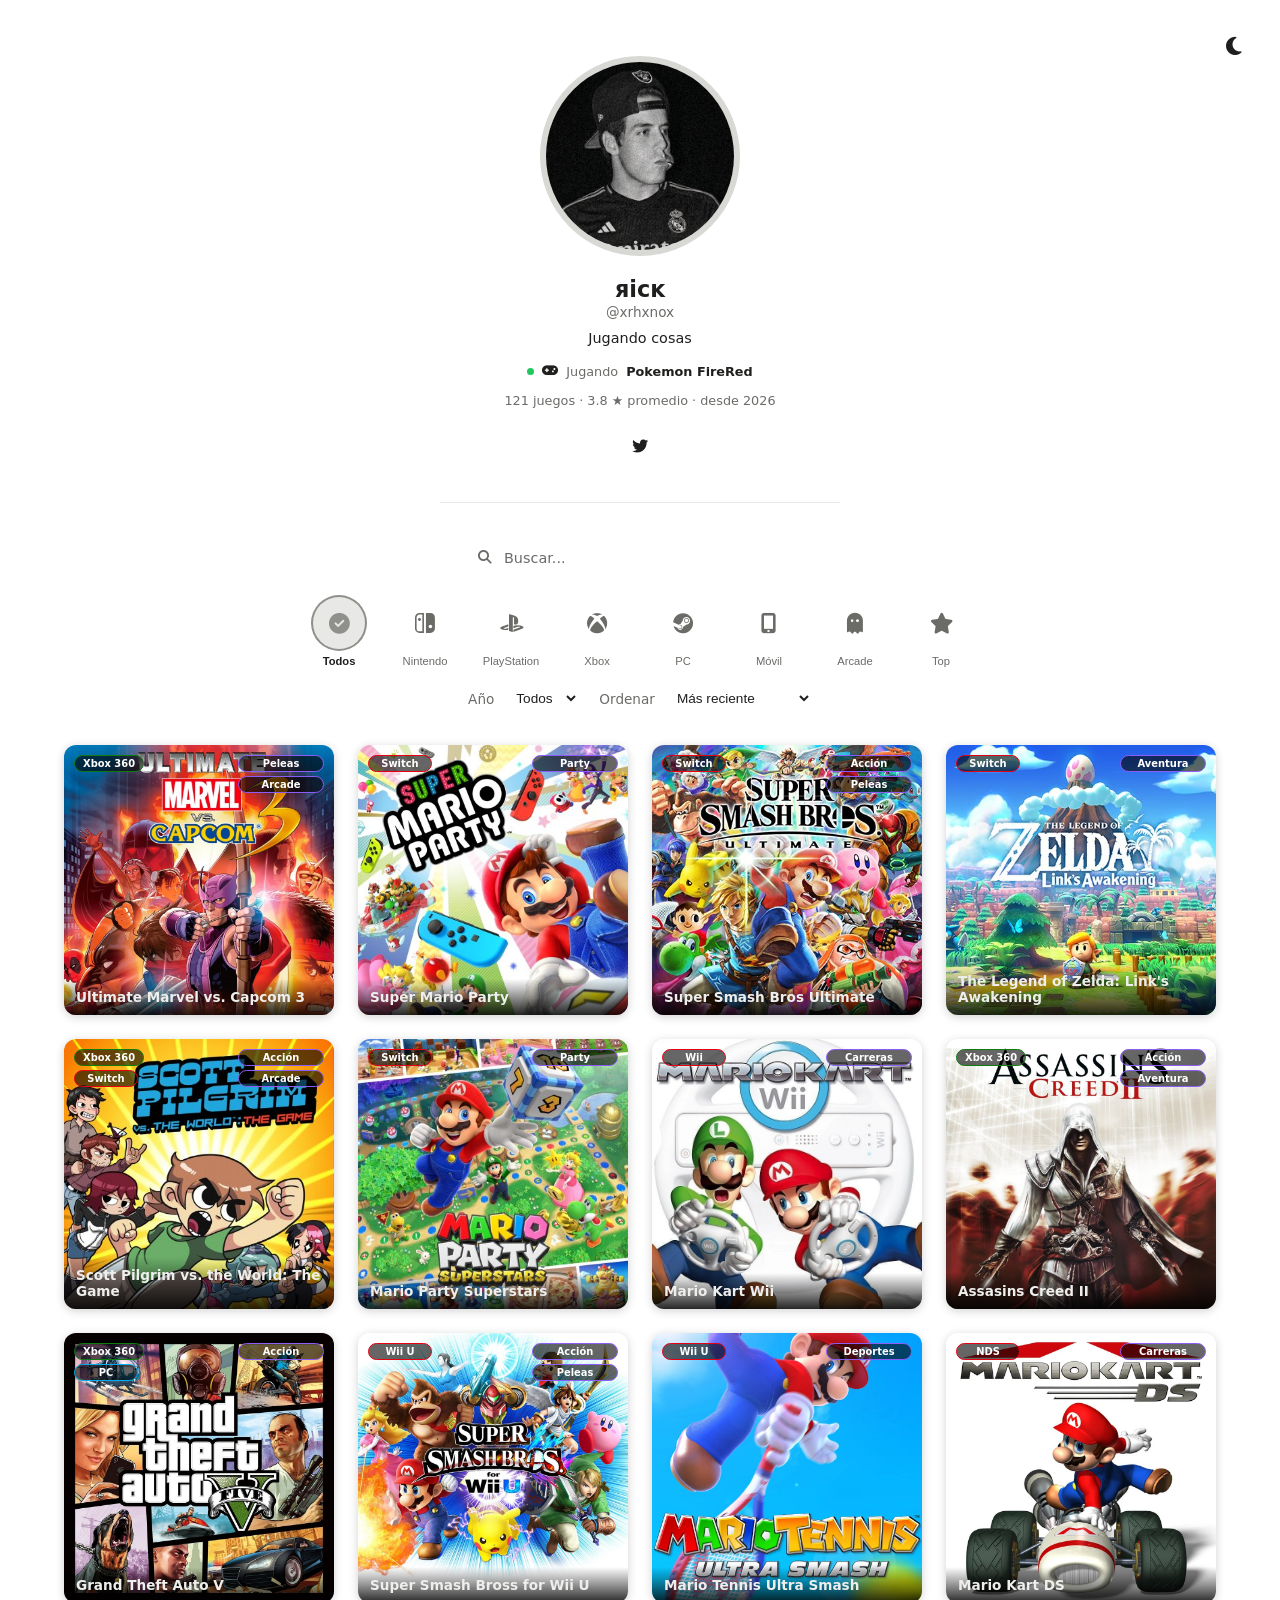
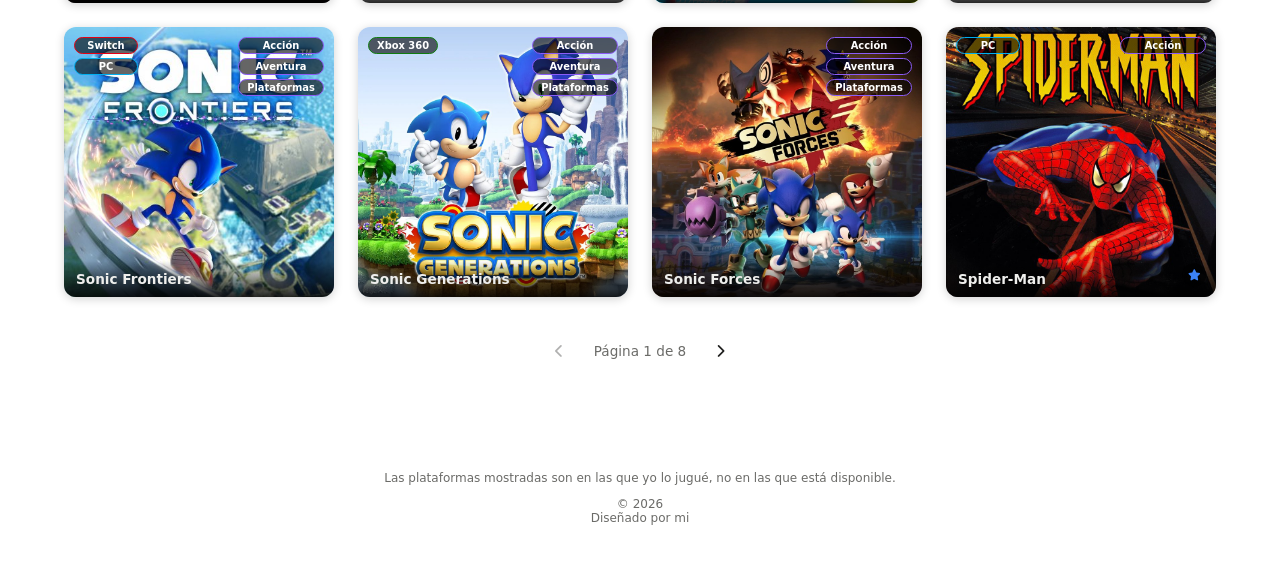
==== commit 7017606e: "Agregar edición de foto de perfil y bio desde admin.html Nueva sección "Perfil" con bio (texto libre" ====
--- a/index.html
+++ b/index.html
@@ -24,12 +24,12 @@
   <header class="profile-header">
     <div class="profile-content">
       <div class="profile-photo-wrap">
-        <img src="assets/img/web/profile.png" alt="Rick" class="profile-photo">
+        <img src="assets/img/web/profile.png" alt="Rick" class="profile-photo" id="profilePhoto">
       </div>
       <div class="profile-info">
         <h1 class="profile-name">яicᴋ</h1>
         <p class="profile-handle">@xrhxnox</p>
-        <p class="profile-bio">Jugando cosas</p>
+        <p class="profile-bio" id="profileBio">Jugando cosas</p>
         <div class="status-badge" id="statusBadge" hidden></div>
         <p class="profile-stats" id="profileStats" hidden></p>
         <div class="header-actions">
@@ -93,6 +93,7 @@
   <script src="js/utils.js"></script>
   <script src="js/data.js"></script>
   <script src="js/status.js"></script>
+  <script src="js/profile.js"></script>
   <script src="js/app.js"></script>
 </body>
 </html>
--- a/css/style.css
+++ b/css/style.css
@@ -532,6 +532,8 @@
 
 .platform-tag.genre-tag {
   border-color: var(--genre-color);
+  width: var(--genre-tag-width, auto);
+  min-width: 0;
 }
 
 .card .title-bar {
@@ -711,7 +713,8 @@
 }
 
 .status-form select,
-.status-form input[type="text"] {
+.status-form input[type="text"],
+.status-form input[type="file"] {
   background: var(--bg);
   color: var(--text);
   border: none;
@@ -719,6 +722,14 @@
   padding: 8px 10px;
   font-size: 0.85rem;
   font-family: inherit;
+}
+
+.status-form label {
+  display: flex;
+  flex-direction: column;
+  gap: 6px;
+  font-size: 0.8rem;
+  color: var(--text-dim);
 }
 
 .status-form-actions {
@@ -1007,4 +1018,12 @@
     gap: 10px;
   }
   .site-header h1 { font-size: 1.8rem; }
-}
+  .overlay .stars {
+    font-size: 0.85rem;
+    gap: 1px;
+  }
+  .overlay .stars .rating-number {
+    margin-left: 3px;
+    font-size: 0.65rem;
+  }
+}
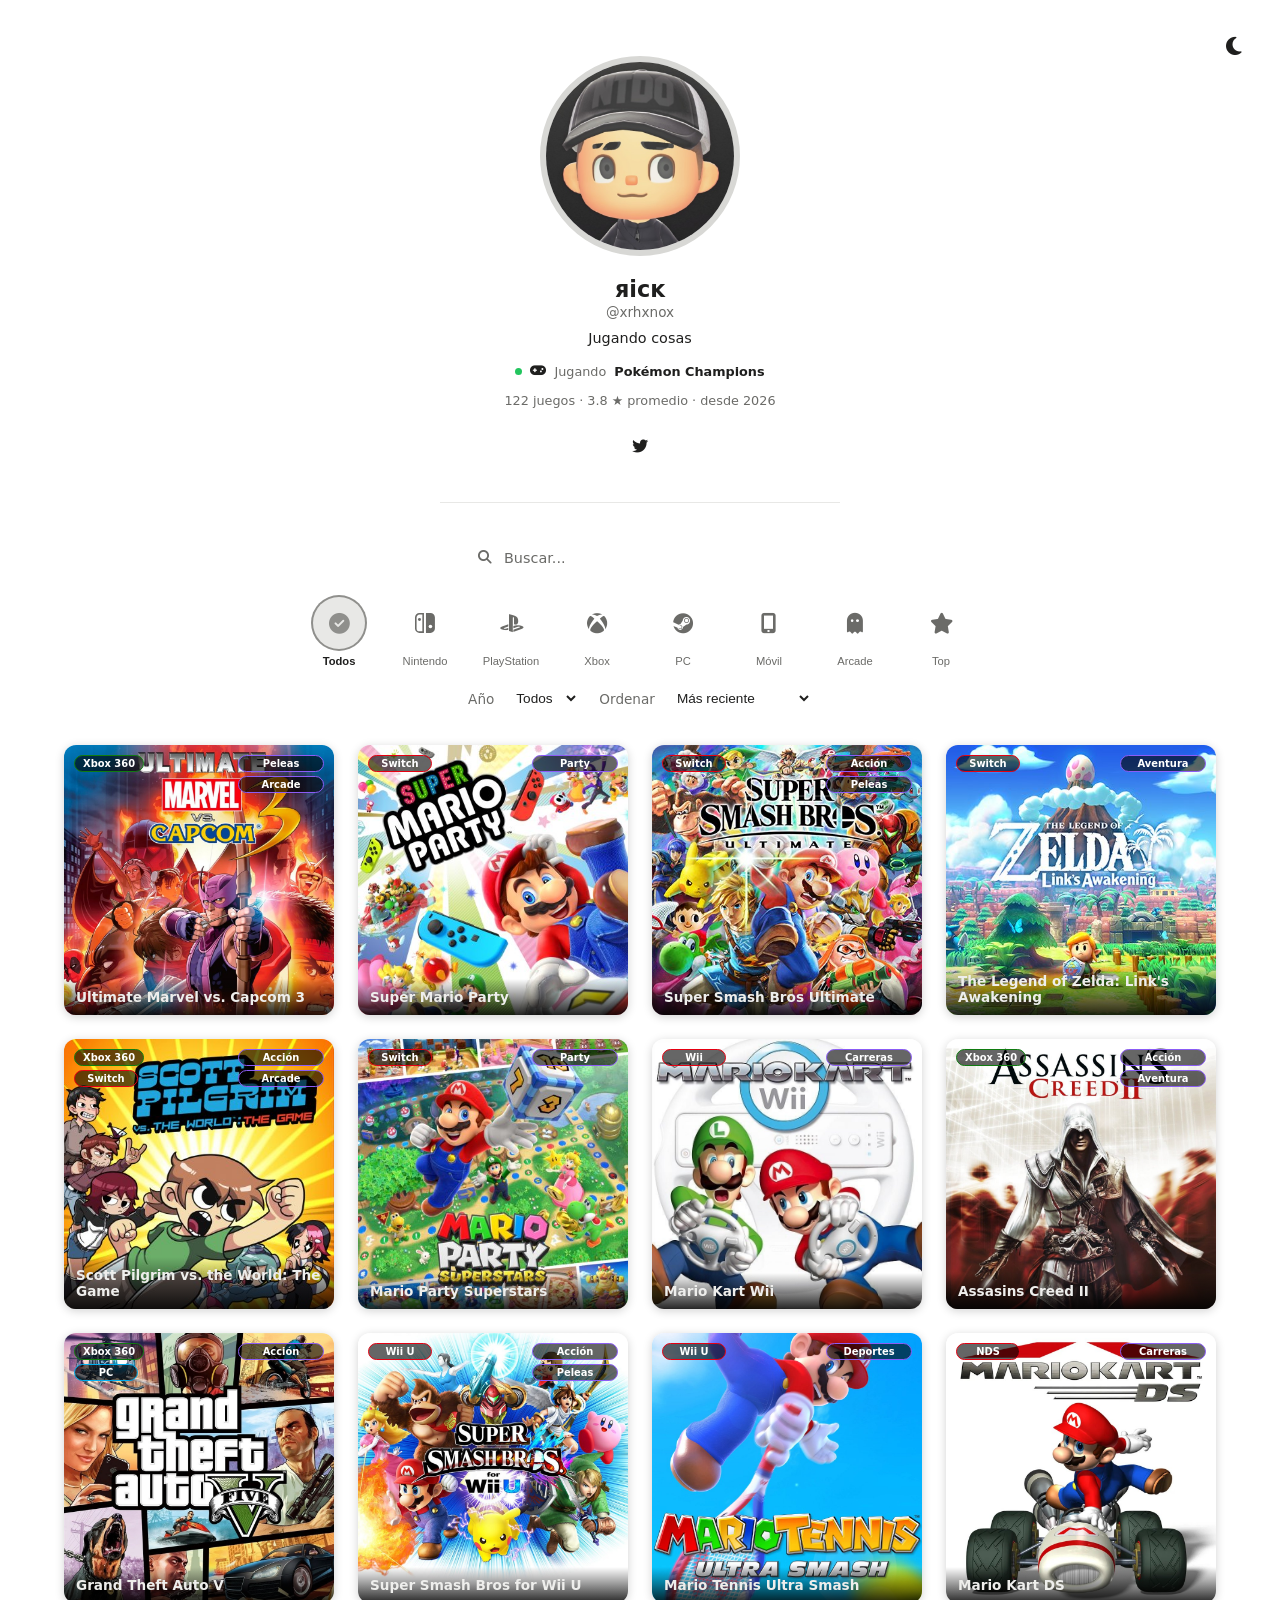
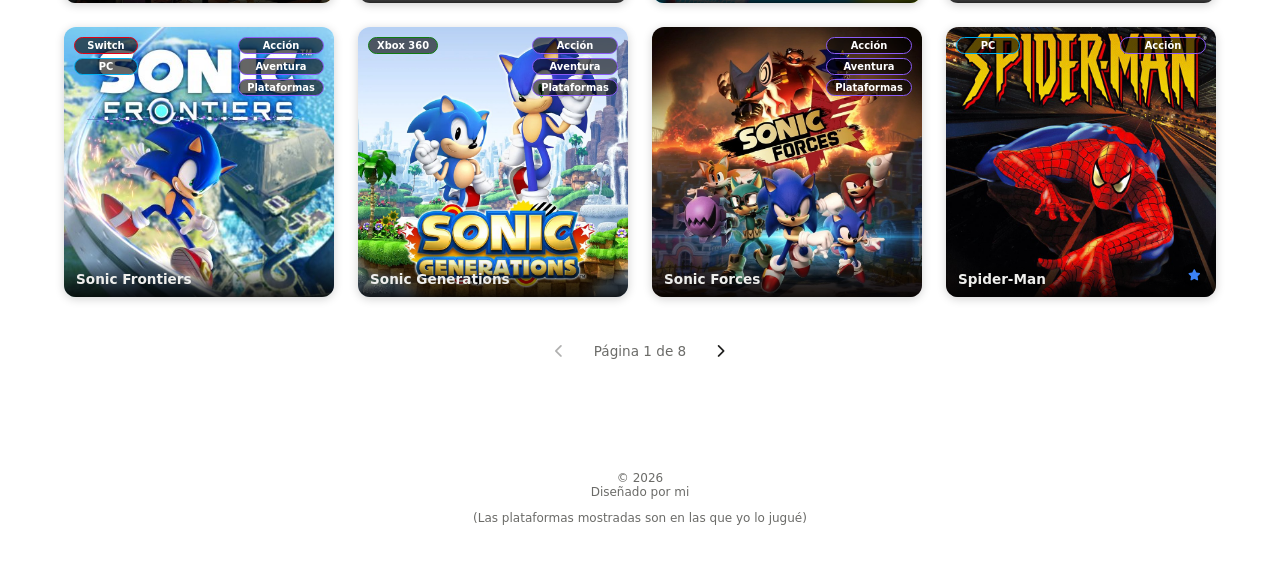
==== commit 37a8521c: "Reordenar footer: copyright primero, nota de plataformas después entre paréntesis Co-Authored-By: Cl" ====
--- a/index.html
+++ b/index.html
@@ -86,8 +86,8 @@
   </main>
 
   <footer class="site-footer">
-    <p class="footer-note">Las plataformas mostradas son en las que yo lo jugué, no en las que está disponible.</p>
     <p>&copy; <span id="copyrightYear"></span><br>Diseñado por mi</p>
+    <p class="footer-note">(Las plataformas mostradas son en las que yo lo jugué)</p>
   </footer>
 
   <script src="js/utils.js"></script>
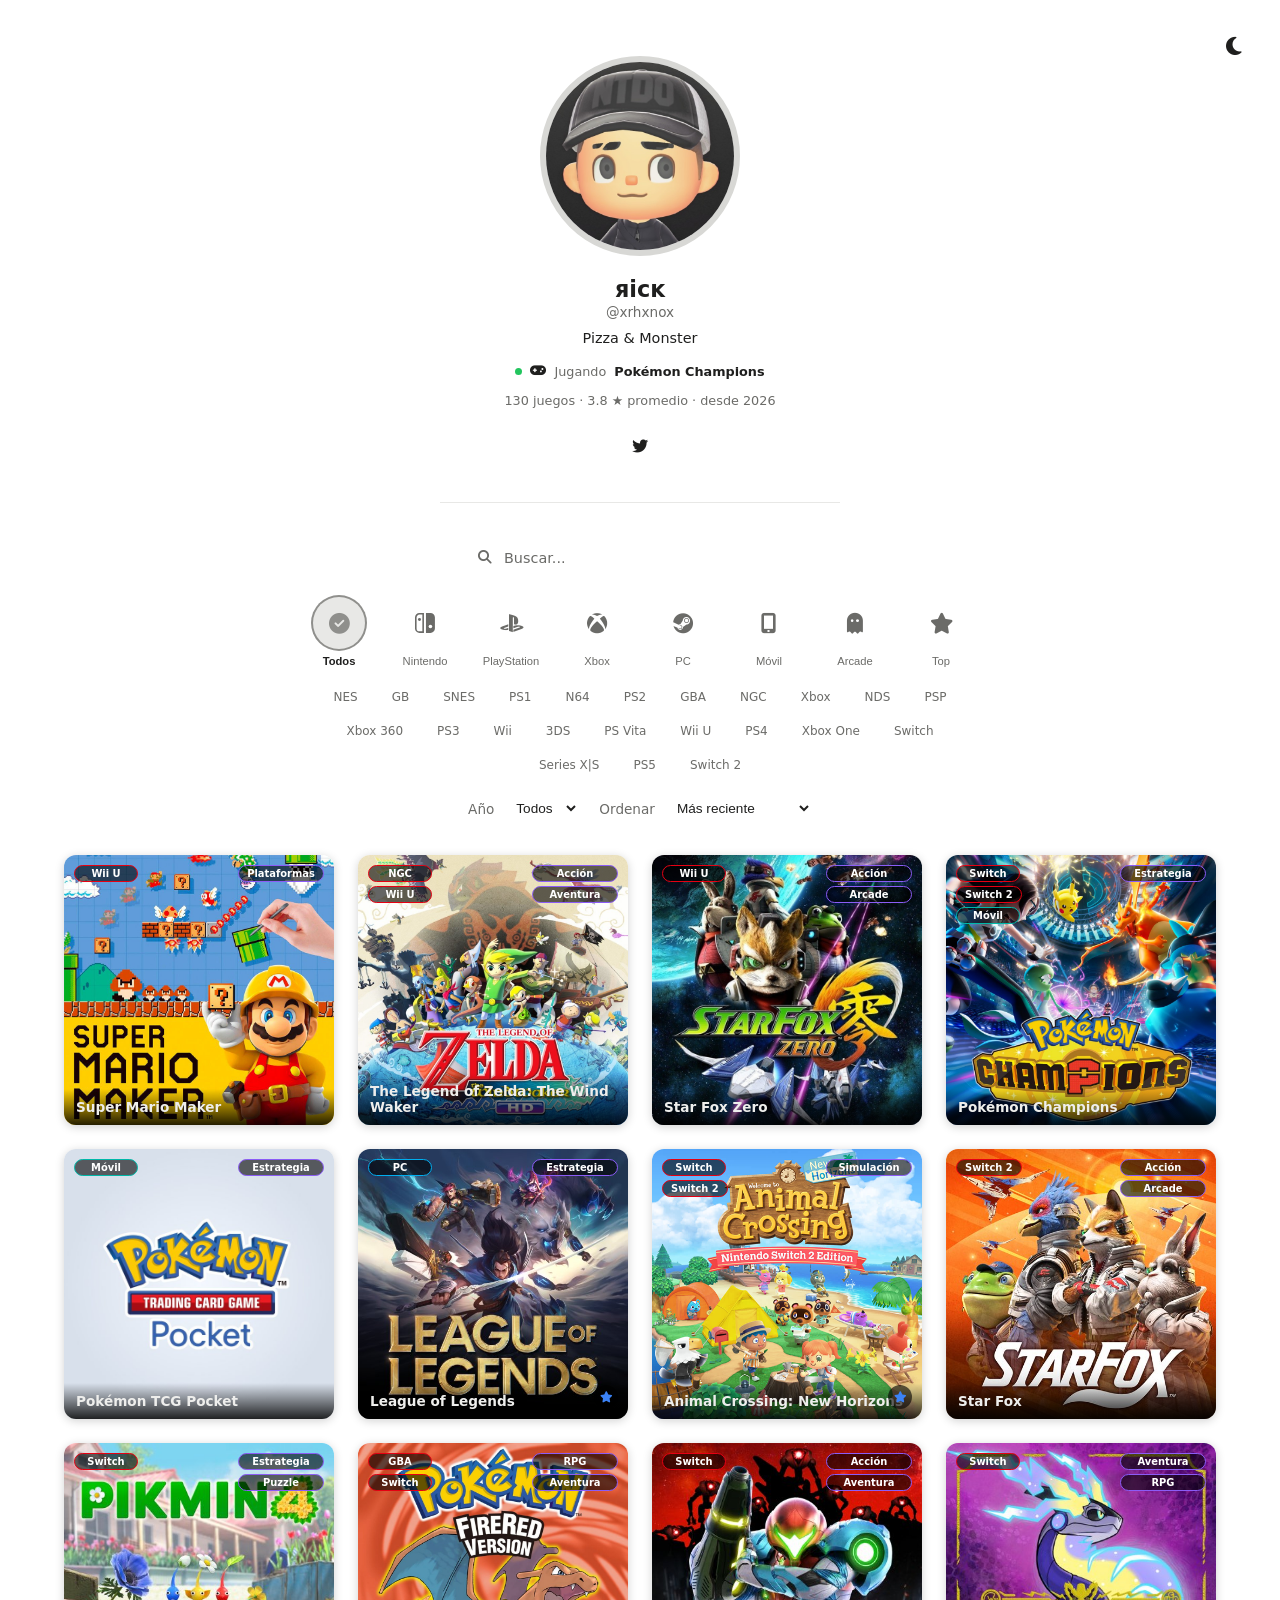
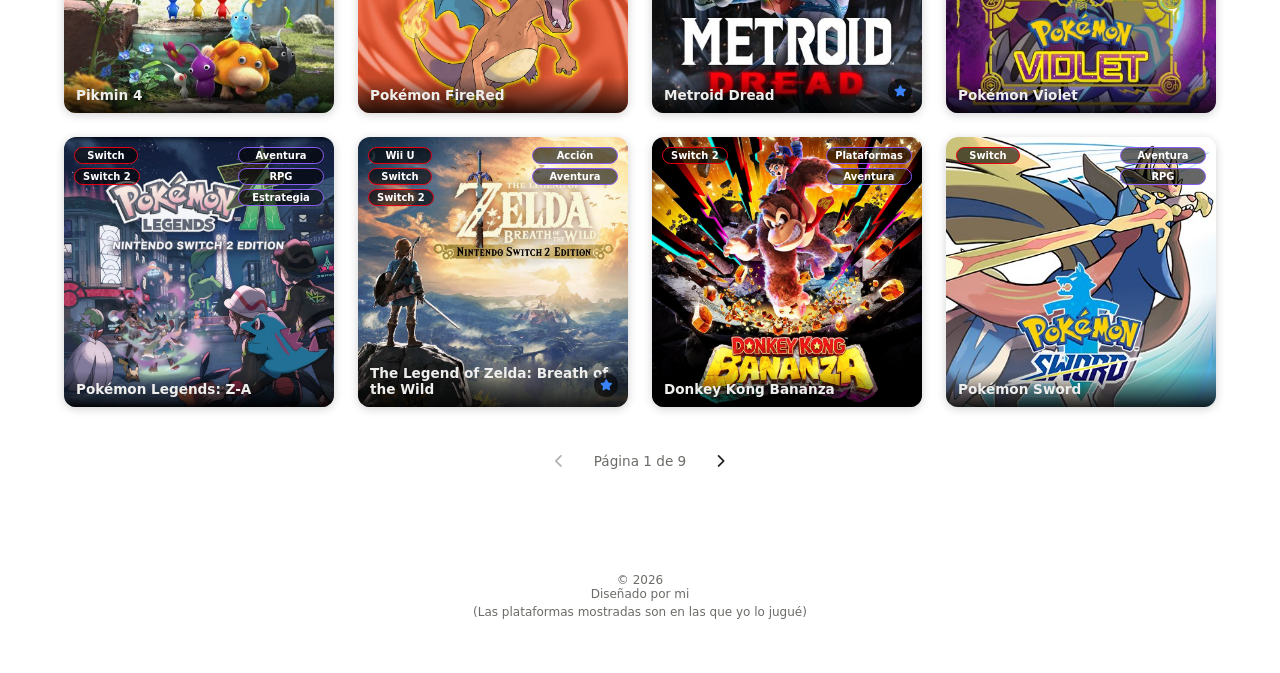
==== commit 26d672ab: "Agregar fila de filtros por consola individual (orden cronológico) Debajo de los filtros por marca, " ====
--- a/index.html
+++ b/index.html
@@ -61,6 +61,8 @@
         <button class="filter-btn" data-filter="top"><span class="filter-icon"><i class="fa-solid fa-star"></i></span><span class="filter-label">Top</span></button>
       </div>
 
+      <div class="console-filters" id="consoleFilters"></div>
+
       <div class="selects-row">
         <div class="year-select">
           <label for="year">Año</label>
--- a/css/style.css
+++ b/css/style.css
@@ -316,6 +316,32 @@
   flex-wrap: wrap;
   justify-content: center;
   gap: 18px;
+}
+
+.console-filters {
+  display: flex;
+  flex-wrap: wrap;
+  justify-content: center;
+  gap: 8px;
+  max-width: 640px;
+}
+
+.console-filter-btn {
+  background: var(--surface);
+  color: var(--text-dim);
+  border: 1px solid transparent;
+  border-radius: 999px;
+  padding: 5px 12px;
+  font-size: 0.75rem;
+  font-family: inherit;
+  cursor: pointer;
+  transition: color 0.15s ease, border-color 0.15s ease;
+}
+
+.console-filter-btn:hover,
+.console-filter-btn.active {
+  color: var(--platform-color, var(--text));
+  border-color: var(--platform-color, var(--text-dim));
 }
 
 .filter-btn {
@@ -642,6 +668,10 @@
   color: var(--text-dim);
   font-size: 0.75rem;
   padding: 30px 0 50px;
+}
+
+.site-footer p {
+  margin: 4px 0;
 }
 
 .site-footer code {
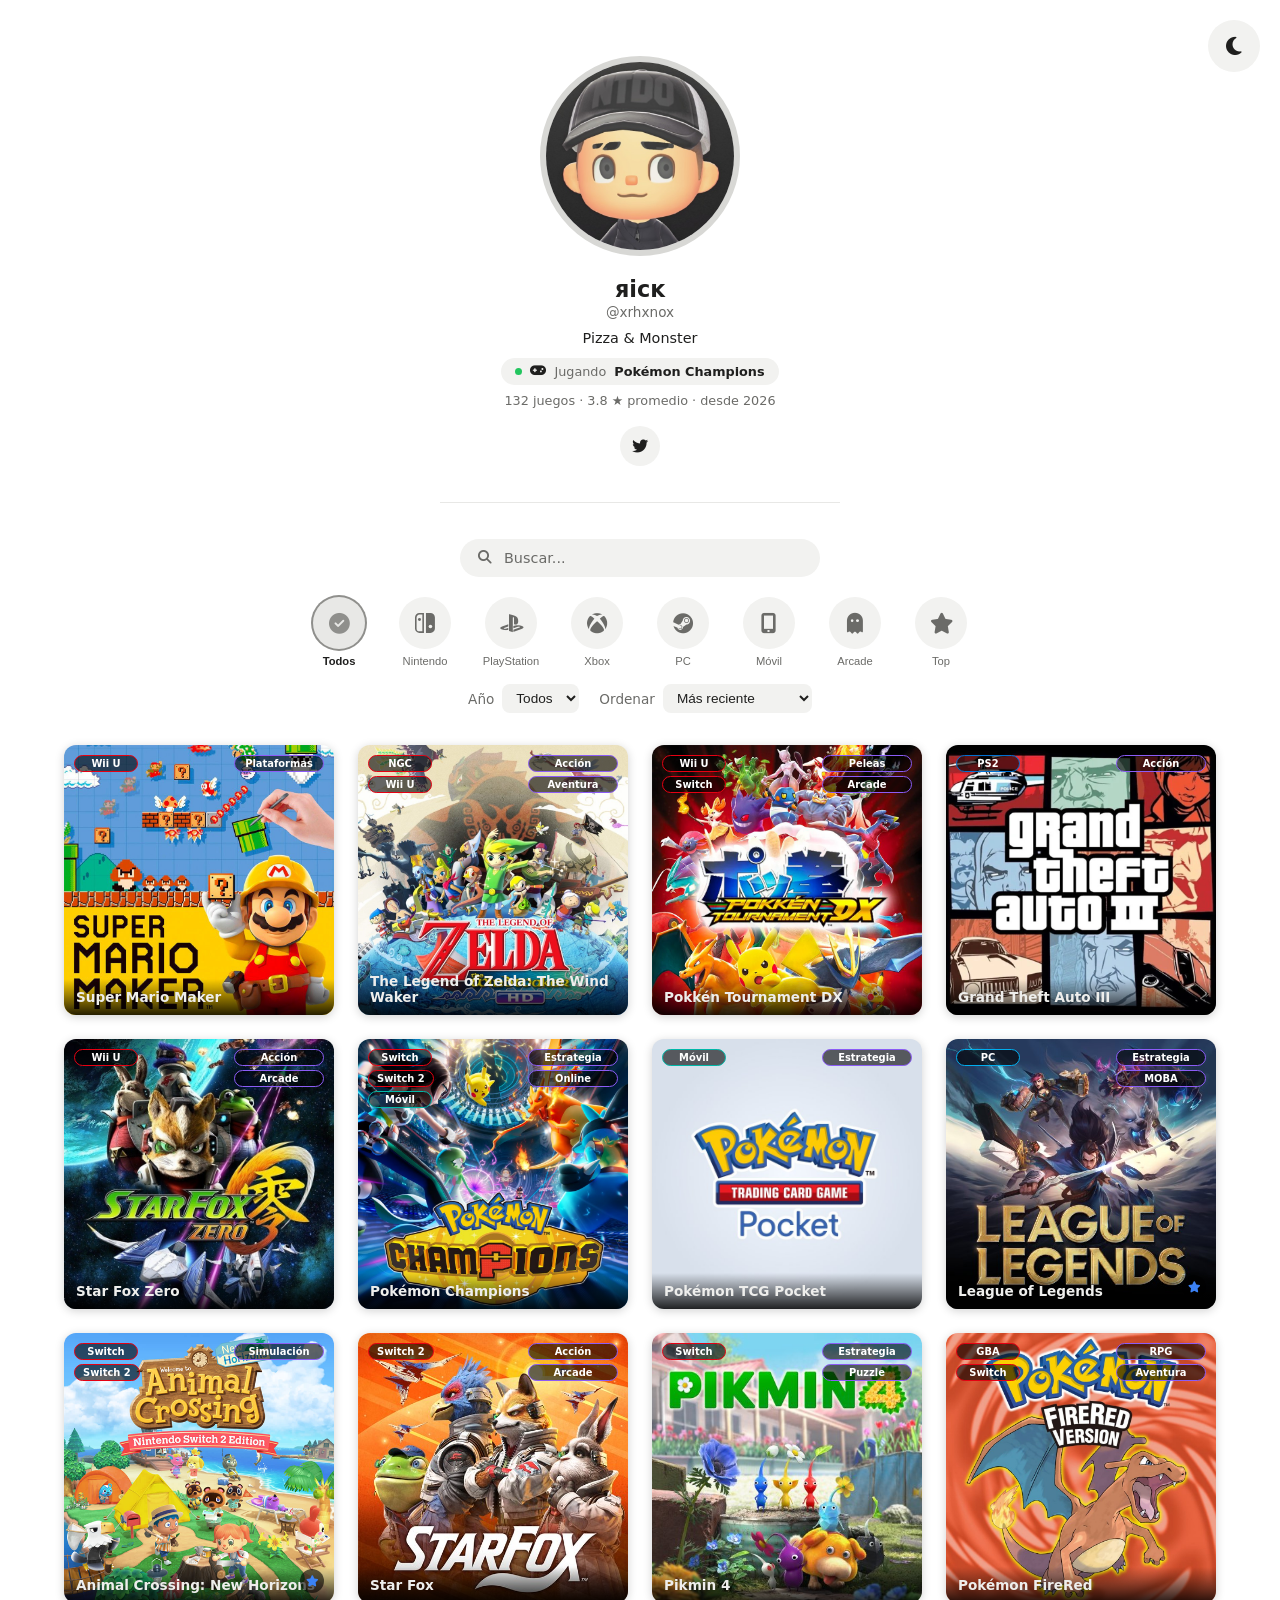
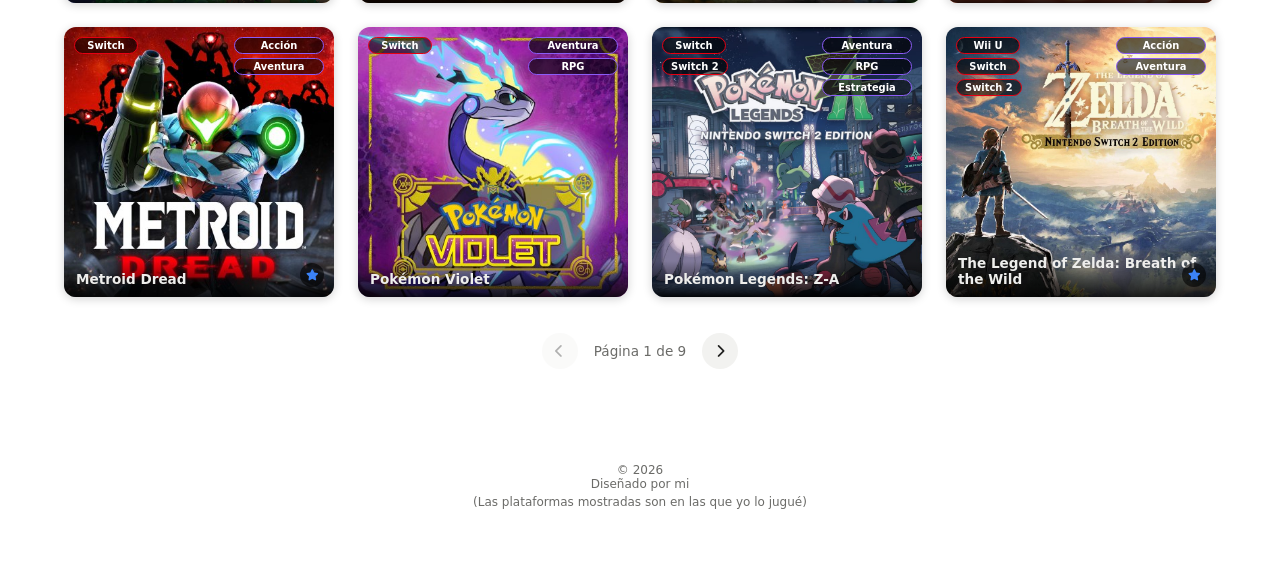
==== commit d8cf9304: "Agregar botón para borrar rápido el texto de búsqueda Co-Authored-By: Claude Sonnet 5 <noreply@anthr" ====
--- a/index.html
+++ b/index.html
@@ -47,6 +47,7 @@
     <div class="search-bar">
       <i class="fa-solid fa-magnifying-glass"></i>
       <input type="text" id="searchInput" placeholder="Buscar...">
+      <button type="button" id="clearSearchBtn" class="clear-search-btn" hidden aria-label="Borrar búsqueda"><i class="fa-solid fa-xmark"></i></button>
     </div>
 
     <div class="controls">
--- a/css/style.css
+++ b/css/style.css
@@ -26,7 +26,7 @@
 
 :root[data-theme="light"] {
   --bg: #ffffff;
-  --surface: #ffffff;
+  --surface: #f2f2f0;
   --surface-hover: #e8e8e6;
   --text: #1f1f1e;
   --text-dim: #6b6b68;
@@ -300,6 +300,21 @@
 
 .search-bar input::placeholder {
   color: var(--text-dim);
+}
+
+.clear-search-btn {
+  display: flex;
+  align-items: center;
+  justify-content: center;
+  background: none;
+  border: none;
+  padding: 0;
+  cursor: pointer;
+  flex-shrink: 0;
+}
+
+.clear-search-btn:hover i {
+  color: var(--text);
 }
 
 .controls {
